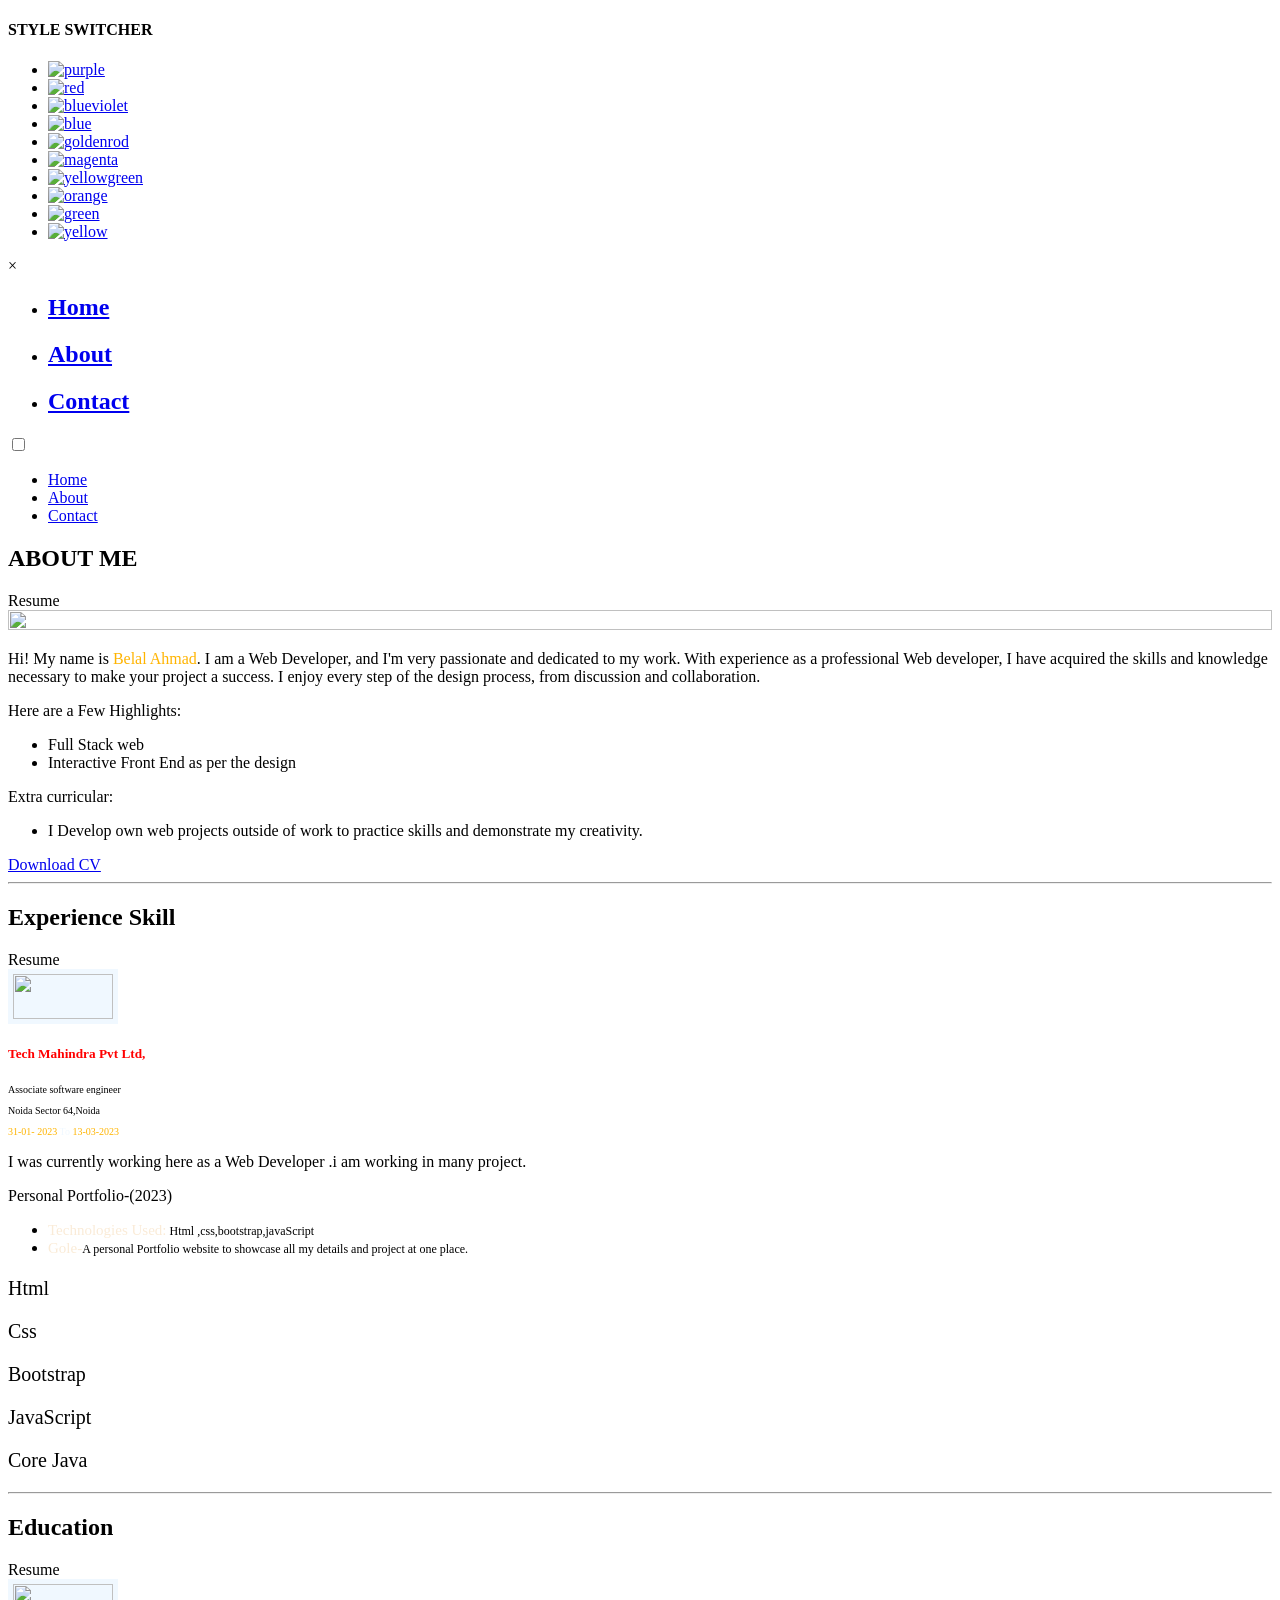
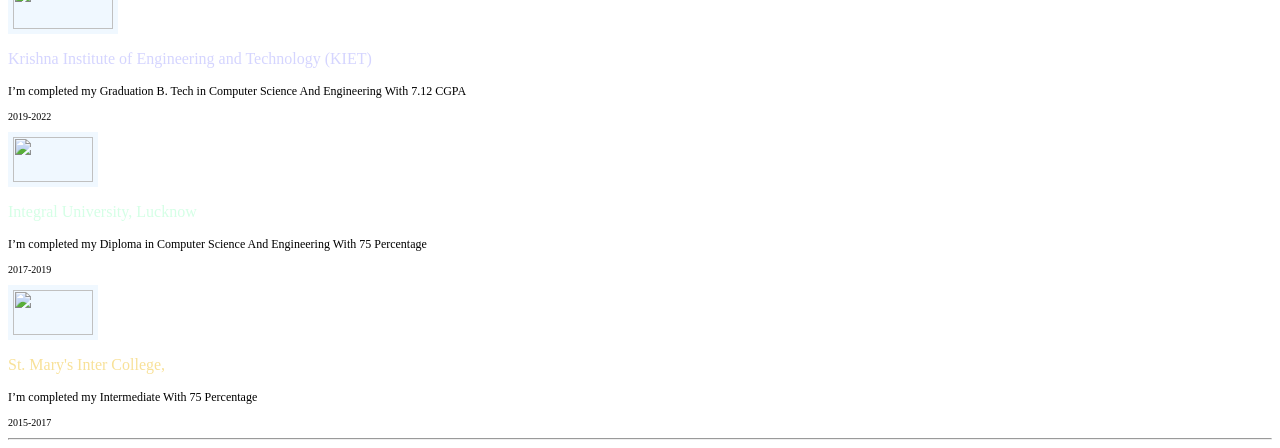
==== about.html @ 0fef24f0 "complete" ====
<!DOCTYPE html>
<html lang="en">


<head>
    <meta charset="utf-8">
    <title>About Personal Portfolio</title>
    <meta name="viewport" content="width=device-width, initial-scale=1">

    <!-- Template Google Fonts -->
    <link href="https://fonts.googleapis.com/css?family=Poppins:400,400i,500,500i,600,600i,700,700i,800,800i,900,900i"
        rel="stylesheet">
    <link href="https://fonts.googleapis.com/css?family=Open+Sans:300,400,400i,600,600i,700" rel="stylesheet">

    <!-- Template CSS Files -->
    <link href="css/bootstrap.min.css" rel="stylesheet">
    <link href="css/preloader.min.css" rel="stylesheet">
    <link href="css/circle.css" rel="stylesheet">
    <link href="css/font-awesome.min.css" rel="stylesheet">
    <link href="css/fm.revealator.jquery.min.css" rel="stylesheet">
    <link href="css/style.css" rel="stylesheet">

    <!-- CSS Skin File -->
    <link href="css/skins/yellow.css" rel="stylesheet">

    <!-- Live Style Switcher - demo only -->
    <link rel="alternate stylesheet" type="text/css" title="blue" href="css/skins/blue.css" />
    <link rel="alternate stylesheet" type="text/css" title="green" href="css/skins/green.css" />
    <link rel="alternate stylesheet" type="text/css" title="yellow" href="css/skins/yellow.css" />
    <link rel="alternate stylesheet" type="text/css" title="blueviolet" href="css/skins/blueviolet.css" />
    <link rel="alternate stylesheet" type="text/css" title="goldenrod" href="css/skins/goldenrod.css" />
    <link rel="alternate stylesheet" type="text/css" title="magenta" href="css/skins/magenta.css" />
    <link rel="alternate stylesheet" type="text/css" title="orange" href="css/skins/orange.css" />
    <link rel="alternate stylesheet" type="text/css" title="purple" href="css/skins/purple.css" />
    <link rel="alternate stylesheet" type="text/css" title="red" href="css/skins/red.css" />
    <link rel="alternate stylesheet" type="text/css" title="yellowgreen" href="css/skins/yellowgreen.css" />
    <link rel="stylesheet" type="text/css" href="css/styleswitcher.css" />

    <!-- Modernizr JS File -->
    <script src="js/modernizr.custom.js"></script>
    <style>
        .checked {
            color: orange;
        }
    </style>
</head>

<body class="about">
    <!-- Live Style Switcher Starts - demo only -->
    <div id="switcher" class="">
        <div class="content-switcher">
            <h4>STYLE SWITCHER</h4>
            <ul>
                <li>
                    <a href="#" onclick="setActiveStyleSheet('purple');" title="purple" class="color"><img
                            src="img/styleswitcher/purple.png" alt="purple" /></a>
                </li>
                <li>
                    <a href="#" onclick="setActiveStyleSheet('red');" title="red" class="color"><img
                            src="img/styleswitcher/red.png" alt="red" /></a>
                </li>
                <li>
                    <a href="#" onclick="setActiveStyleSheet('blueviolet');" title="blueviolet" class="color"><img
                            src="img/styleswitcher/blueviolet.png" alt="blueviolet" /></a>
                </li>
                <li>
                    <a href="#" onclick="setActiveStyleSheet('blue');" title="blue" class="color"><img
                            src="img/styleswitcher/blue.png" alt="blue" /></a>
                </li>
                <li>
                    <a href="#" onclick="setActiveStyleSheet('goldenrod');" title="goldenrod" class="color"><img
                            src="img/styleswitcher/goldenrod.png" alt="goldenrod" /></a>
                </li>
                <li>
                    <a href="#" onclick="setActiveStyleSheet('magenta');" title="magenta" class="color"><img
                            src="img/styleswitcher/magenta.png" alt="magenta" /></a>
                </li>
                <li>
                    <a href="#" onclick="setActiveStyleSheet('yellowgreen');" title="yellowgreen" class="color"><img
                            src="img/styleswitcher/yellowgreen.png" alt="yellowgreen" /></a>
                </li>
                <li>
                    <a href="#" onclick="setActiveStyleSheet('orange');" title="orange" class="color"><img
                            src="img/styleswitcher/orange.png" alt="orange" /></a>
                </li>
                <li>
                    <a href="#" onclick="setActiveStyleSheet('green');" title="green" class="color"><img
                            src="img/styleswitcher/green.png" alt="green" /></a>
                </li>
                <li>
                    <a href="#" onclick="setActiveStyleSheet('yellow');" title="yellow" class="color"><img
                            src="img/styleswitcher/yellow.png" alt="yellow" /></a>
                </li>
            </ul>

            <div id="hideSwitcher">&times;</div>
        </div>

    </div>
    <div id="showSwitcher" class="styleSecondColor"><i class="fa fa-cog fa-spin"></i></div>
    <!-- Live Style Switcher Ends - demo only -->
    <!-- Header Starts -->
    <header class="header" id="navbar-collapse-toggle">
        <!-- Fixed Navigation Starts -->
        <ul class="icon-menu d-none d-lg-block revealator-slideup revealator-once revealator-delay1">
            <li class="icon-box">
                <i class="fa fa-home"></i>
                <a href="index.html">
                    <h2>Home</h2>
                </a>
            </li>
            <li class="icon-box active">
                <i class="fa fa-user"></i>
                <a href="about.html">
                    <h2>About</h2>
                </a>
            </li>


            <li class="icon-box">
                <i class="fa fa-envelope-open"></i>
                <a href="contact.html">
                    <h2>Contact</h2>
                </a>
            </li>

        </ul>
        <!-- Fixed Navigation Ends -->
        <!-- Mobile Menu Starts -->
        <nav role="navigation" class="d-block d-lg-none">
            <div id="menuToggle">
                <input type="checkbox" />
                <span></span>
                <span></span>
                <span></span>
                <ul class="list-unstyled" id="menu">
                    <li><a href="index.html"><i class="fa fa-home"></i><span>Home</span></a></li>
                    <li class="active"><a href="about.html"><i class="fa fa-user"></i><span>About</span></a></li>


                    <li><a href="contact.html"><i class="fa fa-envelope-open"></i><span>Contact</span></a></li>

                </ul>
            </div>
        </nav>
        <!-- Mobile Menu Ends -->
    </header>
    <!-- Header Ends -->
    <!-- Page Title Starts -->
    <section class="title-section text-left text-sm-center revealator-slideup revealator-once revealator-delay1">
        <h1>ABOUT <span>ME</span></h1>
        <span class="title-bg">Resume</span>
    </section>
    <!-- Page Title Ends -->
    <!-- Main Content Starts -->
    <section class="main-content revealator-slideup revealator-once revealator-delay1">
        <div class="container">
            <div class="row m-0 p-0">
                <!-- Personal Info Starts -->
                <div class=" col-sm-12 col-lg-6 ">
                    <img src="../dark/img/WhatsApp Image 2023-03-12 at 23.46.35 (2).jpeg" alt=""
                        style="height: 100%;width: 100%;" />
                </div>

                <div class=" col-sm-12 col-lg-6 d-flex flex-column justify-content-between ">
                    <div>
                        <p class="open-sans-font">

                            Hi! My name is <span style="color: #ffb400;"> Belal Ahmad</span>. I am a Web
                            Developer, and I'm very
                            passionate
                            and
                            dedicated to my work. With experience
                            as a professional Web developer, I have acquired the skills and knowledge necessary
                            to
                            make your project a success. I
                            enjoy every step of the design process, from discussion and collaboration.
                        </p>
                        <p>Here are a Few Highlights:</p>
                        <ul class="about-list  open-sans-font">
                            <li> <span class=" open-sans-font">
                                    Full Stack web</span>
                            </li>
                            <li> <span class=" open-sans-font">
                                    Interactive Front End as per the design</span>
                            </li>

                        </ul>
                        <p>Extra curricular:</p>
                        <ul class="about-list  open-sans-font">
                            <li> <span class=" open-sans-font">
                                    I Develop own web projects
                                    outside of work to practice skills
                                    and demonstrate my creativity.</span>
                            </li>

                        </ul>
                    </div>
                    <div class=" text-right mt-2 mb-2">
                        <a href="about.html" class="btn btn-download">Download CV</a>
                    </div>

                </div>

                <!-- Personal Info Ends -->
                <!-- Boxes Starts -->

                <!-- Boxes Ends -->
            </div>
            <hr class="separator">
            <!-- Skills Starts -->

            <!-- Skills Ends -->

            <!-- Experience & Education Starts -->



            <!-- Experience & Education Ends -->
        </div>
    </section>
    <div class="box-container">

        <div class="row box-container1 m-0 p-0">
            <section
                class="title-section text-left text-sm-center revealator-slideup revealator-once revealator-delay1">
                <h1>Experience <span>Skill</span></h1>
                <span class="title-bg">Resume</span>
            </section>

            <div class="col-sm-12 col-md-12 col-lg-6 mt-4 borderboxleft">
                <div class="resume-box">
                    <div class="d-flex">
                        <div style="height: 45px;width: 100px; background-color: aliceblue ;padding: 5px;">
                            <img src="../dark/img/tech-mahindra-logo-070473E0D4-seeklogo.com.png" alt=""
                                style="height: 100%;width: 100%;" />
                        </div>
                        <div class="mx-2">
                            <h5 class="m-0 p-0" style="color: red;">Tech Mahindra Pvt Ltd,
                            </h5>
                            <p style="font-size: 10px;padding: 0px;">Associate software
                                engineer</p>
                            <p style="font-size: 10px;padding: 0px;">Noida Sector 64,Noida</p>
                        </div>
                    </div>
                    <div>
                        <p style="padding: 0px; color: #ffb400;font-size: 10px;">31-01- 2023 <span
                                style="color: aliceblue;">To
                            </span>13-03-2023</p>
                        <p>I was currently working here as a Web Developer .i am working in many
                            project.</p>
                        <p>Personal Portfolio-(2023)</p>
                        <ul class="pl-3">
                            <li class="m-0 p-0"><span style="font-size: 15px; color: antiquewhite;">Technologies
                                    Used:</span><span style="font-size: 12px;"> Html
                                    ,css,bootstrap,javaScript</span></li>
                            <li class="m-0 p-0"><span style="font-size: 15px; color: antiquewhite;">Gole-</span><span
                                    style="font-size: 12px;">A personal Portfolio
                                    website to showcase all my details and
                                    project at one place.</span></li>

                        </ul>
                    </div>
                </div>
            </div>
            <div class=" col-sm-12 col-md-12 col-lg-6 mt-4 borderboxright">
                <div class="resume-box d-flex flex-column  justify-content-between" style="width: 100%;height: 100%;">
                    <div class="d-flex justify-content-between">
                        <p style="font-size: 20px;">Html</p>
                        <p style="font-size: 20px;">
                            <span class="fa fa-star checked"></span>
                            <span class="fa fa-star checked"></span>
                            <span class="fa fa-star checked">
                            </span>
                            <span class="fa fa-star checked"></span>
                            <span class="fa fa-star "></span>
                        </p>
                    </div>
                    <div class="d-flex justify-content-between">
                        <p style="font-size: 20px;">Css</p>
                        <p style="font-size: 20px;">
                            <span class="fa fa-star checked"></span>
                            <span class="fa fa-star checked"></span>
                            <span class="fa fa-star checked">
                            </span>
                            <span class="fa fa-star checked"></span>
                            <span class="fa fa-star "></span>
                        </p>
                    </div>
                    <div class="d-flex justify-content-between">
                        <p style="font-size: 20px;">Bootstrap</p>
                        <p style="font-size: 20px;">
                            <span class="fa fa-star checked"></span>
                            <span class="fa fa-star checked"></span>
                            <span class="fa fa-star checked">
                            </span>
                            <span class="fa fa-star checked"></span>
                            <span class="fa fa-star "></span>
                        </p>
                    </div>
                    <div class="d-flex justify-content-between">
                        <p style="font-size: 20px;">JavaScript</p>
                        <p style="font-size: 20px;">
                            <span class="fa fa-star checked"></span>
                            <span class="fa fa-star checked"></span>
                            <span class="fa fa-star checked">
                            </span>
                            <span class="fa fa-star "></span>
                            <span class="fa fa-star "></span>
                        </p>
                    </div>

                    <div class="d-flex justify-content-between">
                        <p style="font-size: 20px;">Core Java</p>
                        <p style="font-size: 20px;">
                            <span class="fa fa-star checked"></span>
                            <span class="fa fa-star checked"></span>
                            <span class="fa fa-star ">
                            </span>
                            <span class="fa fa-star"></span>
                            <span class="fa fa-star "></span>
                        </p>
                    </div>



                </div>
            </div>
        </div>
    </div>
    <hr class="separator">

    <div class="box-container">

        <div class="row box-container1 m-0 p-0">
            <section
                class="title-section text-left text-sm-center revealator-slideup revealator-once revealator-delay1">
                <h1>Edu<span>cation</span></h1>
                <span class="title-bg">Resume</span>
            </section>


            <div class="col-sm-12 col-md-12 col-lg-4">
                <div class="d-flex">
                    <div style="height: 45px;width: 100px; background-color: aliceblue ;padding: 5px;">
                        <img src="../dark/img/KIETLogo1_1646198689.png" alt="" style="height: 100%;width: 100%;" />
                    </div>
                    <div class="mx-2">
                        <p class="m-0 p-0" style="color: rgb(213, 213, 255);">Krishna Institute of Engineering and
                            Technology
                            (KIET)
                        </p>

                    </div>
                </div>
                <p style="font-size: 12px;padding: 0px;">I’m completed my Graduation B. Tech in Computer Science
                    And Engineering With 7.12 CGPA</p>
                <p style="font-size: 10px;padding: 0px;">2019-2022</p>
            </div>
            <div class="col-sm-12 col-md-12 col-lg-4">
                <div class="d-flex">
                    <div style="height: 45px;width: 80px; background-color: aliceblue ;padding: 5px;">
                        <img src="../dark/img/integralimages.png" alt="" style="height: 100%;width: 100%;" />
                    </div>
                    <div class="mx-2">
                        <p class="m-0 p-0" style="color: rgb(213, 255, 230);">Integral University, Lucknow
                        </p>

                    </div>
                </div>
                <p style="font-size: 12px;padding: 0px;">I’m completed my Diploma in Computer Science And Engineering
                    With
                    75 Percentage</p>
                <p style="font-size: 10px;padding: 0px;">2017-2019</p>
            </div>
            <div class="col-sm-12 col-md-12 col-lg-4">
                <div class="d-flex">
                    <div style="height: 45px;width: 80px; background-color: aliceblue ;padding: 5px;">
                        <img src="../dark/img/st.jpeg" alt="" style="height: 100%;width: 100%;" />
                    </div>
                    <div class="mx-2">
                        <p class="m-0 p-0" style="color: rgb(248, 225, 152);">St. Mary's Inter College,
                        </p>

                    </div>
                </div>
                <p style="font-size: 12px;padding: 0px;">I’m completed my Intermediate
                    With
                    75 Percentage</p>
                <p style="font-size: 10px;padding: 0px;">2015-2017</p>
            </div>
        </div>


    </div>
    </div>
    <hr class="separator">
    <!-- Main Content Ends -->

    <!-- Template JS Files -->
    <script src="js/jquery-3.5.0.min.js"></script>
    <script src="js/styleswitcher.js"></script>
    <script src="js/preloader.min.js"></script>
    <script src="js/fm.revealator.jquery.min.js"></script>
    <script src="js/imagesloaded.pkgd.min.js"></script>
    <script src="js/masonry.pkgd.min.js"></script>
    <script src="js/classie.js"></script>
    <script src="js/cbpGridGallery.js"></script>
    <script src="js/jquery.hoverdir.js"></script>
    <script src="js/popper.min.js"></script>
    <script src="js/bootstrap.js"></script>
    <script src="js/custom.js"></script>

</body>


</html>
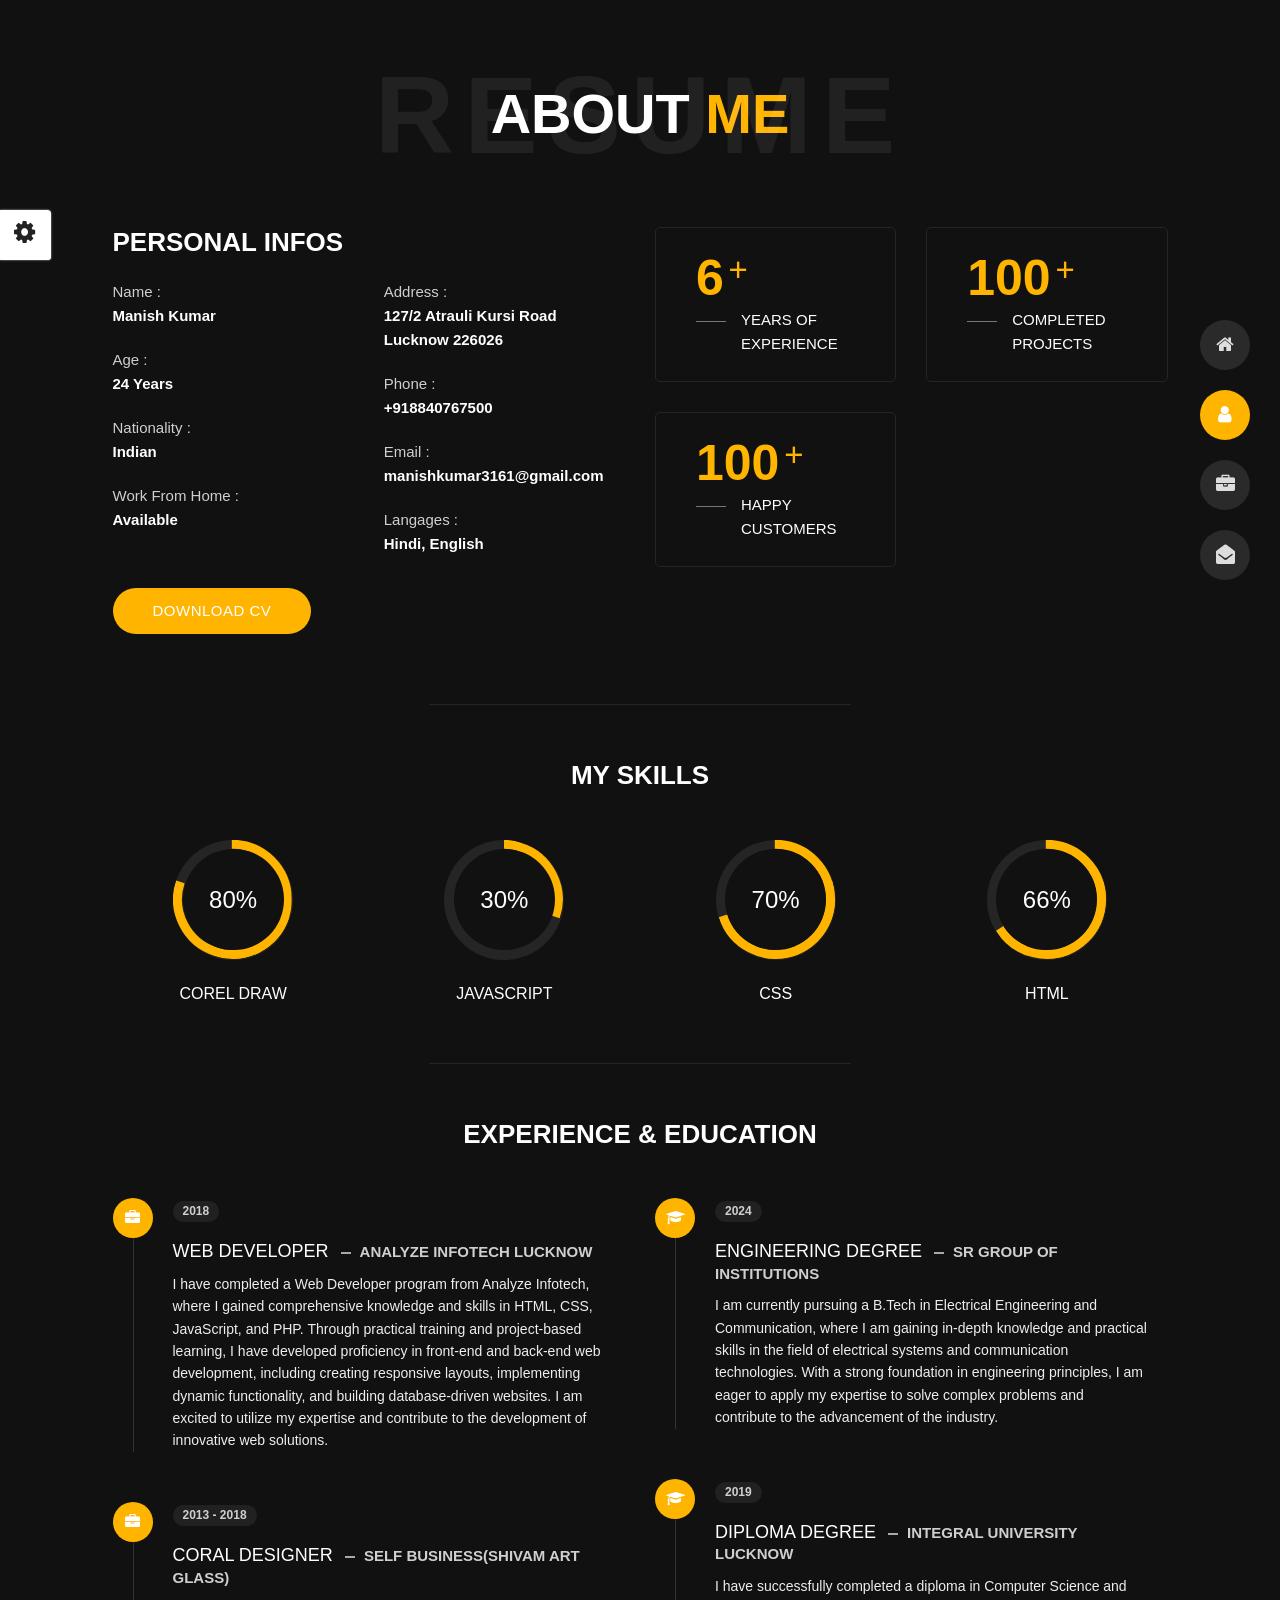
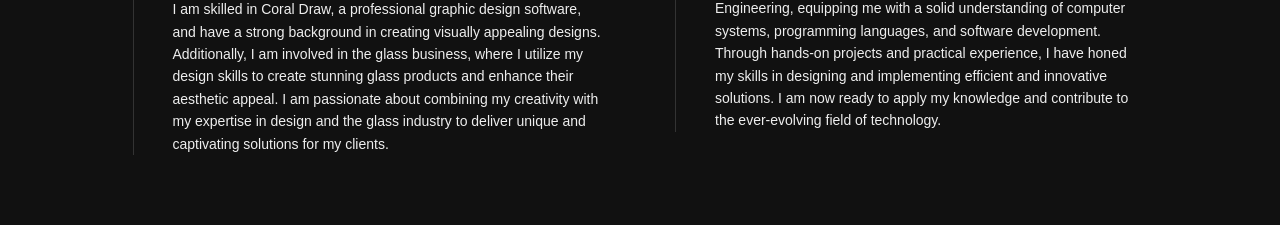
==== commit c9d5c2d4: "updated" ====
--- a/about.html
+++ b/about.html
@@ -38,11 +38,6 @@
 
     <!-- Modernizr JS File -->
     <script src="js/modernizr.custom.js"></script>
-    <style>
-        .checked {
-            color: orange;
-        }
-    </style>
 </head>
 
 <body class="about">
@@ -115,8 +110,12 @@
                     <h2>About</h2>
                 </a>
             </li>
-
-
+            <li class="icon-box">
+                <i class="fa fa-briefcase"></i>
+                <a href="portfolio.html">
+                    <h2>Portfolio</h2>
+                </a>
+            </li>
             <li class="icon-box">
                 <i class="fa fa-envelope-open"></i>
                 <a href="contact.html">
@@ -136,10 +135,9 @@
                 <ul class="list-unstyled" id="menu">
                     <li><a href="index.html"><i class="fa fa-home"></i><span>Home</span></a></li>
                     <li class="active"><a href="about.html"><i class="fa fa-user"></i><span>About</span></a></li>
-
-
+                    <li><a href="portfolio.html"><i class="fa fa-folder-open"></i><span>Portfolio</span></a></li>
                     <li><a href="contact.html"><i class="fa fa-envelope-open"></i><span>Contact</span></a></li>
-
+                    <li><a href="blog.html"><i class="fa fa-comments"></i><span>Blog</span></a></li>
                 </ul>
             </div>
         </nav>
@@ -155,246 +153,230 @@
     <!-- Main Content Starts -->
     <section class="main-content revealator-slideup revealator-once revealator-delay1">
         <div class="container">
-            <div class="row m-0 p-0">
+            <div class="row">
                 <!-- Personal Info Starts -->
-                <div class=" col-sm-12 col-lg-6 ">
-                    <img src="../dark/img/WhatsApp Image 2023-03-12 at 23.46.35 (2).jpeg" alt=""
-                        style="height: 100%;width: 100%;" />
-                </div>
-
-                <div class=" col-sm-12 col-lg-6 d-flex flex-column justify-content-between ">
-                    <div>
-                        <p class="open-sans-font">
-
-                            Hi! My name is <span style="color: #ffb400;"> Belal Ahmad</span>. I am a Web
-                            Developer, and I'm very
-                            passionate
-                            and
-                            dedicated to my work. With experience
-                            as a professional Web developer, I have acquired the skills and knowledge necessary
-                            to
-                            make your project a success. I
-                            enjoy every step of the design process, from discussion and collaboration.
-                        </p>
-                        <p>Here are a Few Highlights:</p>
-                        <ul class="about-list  open-sans-font">
-                            <li> <span class=" open-sans-font">
-                                    Full Stack web</span>
-                            </li>
-                            <li> <span class=" open-sans-font">
-                                    Interactive Front End as per the design</span>
-                            </li>
-
-                        </ul>
-                        <p>Extra curricular:</p>
-                        <ul class="about-list  open-sans-font">
-                            <li> <span class=" open-sans-font">
-                                    I Develop own web projects
-                                    outside of work to practice skills
-                                    and demonstrate my creativity.</span>
-                            </li>
-
-                        </ul>
-                    </div>
-                    <div class=" text-right mt-2 mb-2">
-                        <a href="about.html" class="btn btn-download">Download CV</a>
-                    </div>
-
-                </div>
-
+                <div class="col-12 col-lg-5 col-xl-6">
+                    <div class="row">
+                        <div class="col-12">
+                            <h3 class="text-uppercase custom-title mb-0 ft-wt-600">personal infos</h3>
+                        </div>
+                        <div class="col-12 d-block d-sm-none">
+                            <img src="img/img-mobile.jpg" class="img-fluid main-img-mobile" alt="my picture" />
+                        </div>
+                        <div class="col-6">
+                            <ul class="about-list list-unstyled open-sans-font">
+                                <li> <span class="title"> name :</span><br /> <span
+                                        class="value d-block d-sm-inline-block d-lg-block d-xl-inline-block">Manish
+                                        Kumar</span>
+                                </li>
+
+                                <li> <span class="title">Age :</span> <br /><span
+                                        class="value d-block d-sm-inline-block d-lg-block d-xl-inline-block">24
+                                        Years</span> </li>
+                                <li> <span class="title">Nationality :</span> <br /><span
+                                        class="value d-block d-sm-inline-block d-lg-block d-xl-inline-block">Indian</span>
+                                </li>
+                                <li> <span class="title">Work From Home :</span> <br /><span
+                                        class="value d-block d-sm-inline-block d-lg-block d-xl-inline-block">Available</span>
+                                </li>
+                            </ul>
+                        </div>
+                        <div class="col-6">
+                            <ul class="about-list list-unstyled open-sans-font">
+                                <li> <span class="title">Address :</span> <br /><span
+                                        class="value d-block d-sm-inline-block d-lg-block d-xl-inline-block">127/2
+                                        Atrauli Kursi Road Lucknow 226026</span>
+                                </li>
+                                <li> <span class="title">phone :</span> <br /><span
+                                        class="value d-block d-sm-inline-block d-lg-block d-xl-inline-block">+918840767500</span>
+                                </li>
+                                <li> <span class="title">Email :</span><br /> <span
+                                        class="value d-block d-sm-inline-block d-lg-block d-xl-inline-block">manishkumar3161@gmail.com</span>
+                                </li>
+
+                                <li> <span class="title">langages :</span> <br /><span
+                                        class="value d-block d-sm-inline-block d-lg-block d-xl-inline-block">Hindi,
+                                        English</span> </li>
+                            </ul>
+                        </div>
+                        <div class="col-12 mt-3">
+                            <a href="about.html" class="btn btn-download">Download CV</a>
+                        </div>
+                    </div>
+                </div>
                 <!-- Personal Info Ends -->
                 <!-- Boxes Starts -->
-
+                <div class="col-12 col-lg-7 col-xl-6 mt-5 mt-lg-0">
+                    <div class="row">
+                        <div class="col-6">
+                            <div class="box-stats with-margin">
+                                <h3 class="poppins-font position-relative">6</h3>
+                                <p class="open-sans-font m-0 position-relative text-uppercase">years of <span
+                                        class="d-block">experience</span></p>
+                            </div>
+                        </div>
+                        <div class="col-6">
+                            <div class="box-stats with-margin">
+                                <h3 class="poppins-font position-relative">100</h3>
+                                <p class="open-sans-font m-0 position-relative text-uppercase">completed <span
+                                        class="d-block">projects</span></p>
+                            </div>
+                        </div>
+                        <div class="col-6">
+                            <div class="box-stats">
+                                <h3 class="poppins-font position-relative">100</h3>
+                                <p class="open-sans-font m-0 position-relative text-uppercase">Happy<span
+                                        class="d-block">customers</span></p>
+                            </div>
+                        </div>
+
+                    </div>
+                </div>
                 <!-- Boxes Ends -->
             </div>
             <hr class="separator">
             <!-- Skills Starts -->
-
+            <div class="row">
+                <div class="col-12">
+                    <h3
+                        class="text-uppercase pb-4 pb-sm-5 mb-3 mb-sm-0 text-left text-sm-center custom-title ft-wt-600">
+                        My Skills</h3>
+                </div>
+                <div class="col-6 col-md-3 mb-3 mb-sm-5">
+                    <div class="c100 p80">
+                        <span>80%</span>
+                        <div class="slice">
+                            <div class="bar"></div>
+                            <div class="fill"></div>
+                        </div>
+                    </div>
+                    <h6 class="text-uppercase open-sans-font text-center mt-2 mt-sm-4">Corel Draw</h6>
+                </div>
+                <div class="col-6 col-md-3 mb-3 mb-sm-5">
+                    <div class="c100 p30">
+                        <span>30%</span>
+                        <div class="slice">
+                            <div class="bar"></div>
+                            <div class="fill"></div>
+                        </div>
+                    </div>
+                    <h6 class="text-uppercase open-sans-font text-center mt-2 mt-sm-4">javascript</h6>
+                </div>
+                <div class="col-6 col-md-3 mb-3 mb-sm-5">
+                    <div class="c100 p70">
+                        <span>70%</span>
+                        <div class="slice">
+                            <div class="bar"></div>
+                            <div class="fill"></div>
+                        </div>
+                    </div>
+                    <h6 class="text-uppercase open-sans-font text-center mt-2 mt-sm-4">css</h6>
+                </div>
+                <div class="col-6 col-md-3 mb-3 mb-sm-5">
+                    <div class="c100 p66">
+                        <span>66%</span>
+                        <div class="slice">
+                            <div class="bar"></div>
+                            <div class="fill"></div>
+                        </div>
+                    </div>
+                    <h6 class="text-uppercase open-sans-font text-center mt-2 mt-sm-4">Html</h6>
+                </div>
+
+
+
+
+            </div>
             <!-- Skills Ends -->
-
+            <hr class="separator mt-1">
             <!-- Experience & Education Starts -->
-
-
-
+            <div class="row">
+                <div class="col-12">
+                    <h3 class="text-uppercase pb-5 mb-0 text-left text-sm-center custom-title ft-wt-600">Experience
+                        <span>&</span> Education
+                    </h3>
+                </div>
+                <div class="col-lg-6 m-15px-tb">
+                    <div class="resume-box">
+                        <ul>
+                            <li>
+                                <div class="icon">
+                                    <i class="fa fa-briefcase"></i>
+                                </div>
+                                <span class="time open-sans-font text-uppercase">2018</span>
+                                <h5 class="poppins-font text-uppercase">Web Developer <span
+                                        class="place open-sans-font">Analyze Infotech Lucknow</span></h5>
+                                <p class="open-sans-font">I have completed a Web Developer program from Analyze
+                                    Infotech, where I gained comprehensive knowledge and skills in
+                                    HTML, CSS, JavaScript, and PHP. Through practical training and project-based
+                                    learning, I have developed proficiency in
+                                    front-end and back-end web development, including creating responsive layouts,
+                                    implementing dynamic functionality, and
+                                    building database-driven websites. I am excited to utilize my expertise and
+                                    contribute to the development of innovative
+                                    web solutions. </p>
+                            </li>
+                            <li>
+                                <div class="icon">
+                                    <i class="fa fa-briefcase"></i>
+                                </div>
+                                <span class="time open-sans-font text-uppercase">2013 - 2018</span>
+                                <h5 class="poppins-font text-uppercase">Coral Designer <span
+                                        class="place open-sans-font">Self Business(Shivam Art Glass)</span></h5>
+                                <p class="open-sans-font">I am skilled in Coral Draw, a professional graphic design
+                                    software, and have a strong background in creating visually
+                                    appealing designs. Additionally, I am involved in the glass business, where I
+                                    utilize my design skills to create
+                                    stunning glass products and enhance their aesthetic appeal. I am passionate about
+                                    combining my creativity with my
+                                    expertise in design and the glass industry to deliver unique and captivating
+                                    solutions for my clients.</p>
+                            </li>
+
+                        </ul>
+                    </div>
+                </div>
+                <div class="col-lg-6 m-15px-tb">
+                    <div class="resume-box">
+                        <ul>
+                            <li>
+                                <div class="icon">
+                                    <i class="fa fa-graduation-cap"></i>
+                                </div>
+                                <span class="time open-sans-font text-uppercase">2024</span>
+                                <h5 class="poppins-font text-uppercase">Engineering Degree <span
+                                        class="place open-sans-font">SR Group Of Institutions</span></h5>
+                                <p class="open-sans-font">I am currently pursuing a B.Tech in Electrical Engineering and
+                                    Communication, where I am gaining in-depth knowledge and
+                                    practical skills in the field of electrical systems and communication technologies.
+                                    With a strong foundation in
+                                    engineering principles, I am eager to apply my expertise to solve complex problems
+                                    and contribute to the advancement of
+                                    the industry.</p>
+                            </li>
+                            <li>
+                                <div class="icon">
+                                    <i class="fa fa-graduation-cap"></i>
+                                </div>
+                                <span class="time open-sans-font text-uppercase">2019</span>
+                                <h5 class="poppins-font text-uppercase">Diploma Degree <span
+                                        class="place open-sans-font">Integral University Lucknow</span></h5>
+                                <p class="open-sans-font">I have successfully completed a diploma in Computer Science
+                                    and Engineering, equipping me with a solid understanding of
+                                    computer systems, programming languages, and software development. Through hands-on
+                                    projects and practical experience, I
+                                    have honed my skills in designing and implementing efficient and innovative
+                                    solutions. I am now ready to apply my
+                                    knowledge and contribute to the ever-evolving field of technology.</p>
+                            </li>
+
+                        </ul>
+                    </div>
+                </div>
+            </div>
             <!-- Experience & Education Ends -->
         </div>
     </section>
-    <div class="box-container">
-
-        <div class="row box-container1 m-0 p-0">
-            <section
-                class="title-section text-left text-sm-center revealator-slideup revealator-once revealator-delay1">
-                <h1>Experience <span>Skill</span></h1>
-                <span class="title-bg">Resume</span>
-            </section>
-
-            <div class="col-sm-12 col-md-12 col-lg-6 mt-4 borderboxleft">
-                <div class="resume-box">
-                    <div class="d-flex">
-                        <div style="height: 45px;width: 100px; background-color: aliceblue ;padding: 5px;">
-                            <img src="../dark/img/tech-mahindra-logo-070473E0D4-seeklogo.com.png" alt=""
-                                style="height: 100%;width: 100%;" />
-                        </div>
-                        <div class="mx-2">
-                            <h5 class="m-0 p-0" style="color: red;">Tech Mahindra Pvt Ltd,
-                            </h5>
-                            <p style="font-size: 10px;padding: 0px;">Associate software
-                                engineer</p>
-                            <p style="font-size: 10px;padding: 0px;">Noida Sector 64,Noida</p>
-                        </div>
-                    </div>
-                    <div>
-                        <p style="padding: 0px; color: #ffb400;font-size: 10px;">31-01- 2023 <span
-                                style="color: aliceblue;">To
-                            </span>13-03-2023</p>
-                        <p>I was currently working here as a Web Developer .i am working in many
-                            project.</p>
-                        <p>Personal Portfolio-(2023)</p>
-                        <ul class="pl-3">
-                            <li class="m-0 p-0"><span style="font-size: 15px; color: antiquewhite;">Technologies
-                                    Used:</span><span style="font-size: 12px;"> Html
-                                    ,css,bootstrap,javaScript</span></li>
-                            <li class="m-0 p-0"><span style="font-size: 15px; color: antiquewhite;">Gole-</span><span
-                                    style="font-size: 12px;">A personal Portfolio
-                                    website to showcase all my details and
-                                    project at one place.</span></li>
-
-                        </ul>
-                    </div>
-                </div>
-            </div>
-            <div class=" col-sm-12 col-md-12 col-lg-6 mt-4 borderboxright">
-                <div class="resume-box d-flex flex-column  justify-content-between" style="width: 100%;height: 100%;">
-                    <div class="d-flex justify-content-between">
-                        <p style="font-size: 20px;">Html</p>
-                        <p style="font-size: 20px;">
-                            <span class="fa fa-star checked"></span>
-                            <span class="fa fa-star checked"></span>
-                            <span class="fa fa-star checked">
-                            </span>
-                            <span class="fa fa-star checked"></span>
-                            <span class="fa fa-star "></span>
-                        </p>
-                    </div>
-                    <div class="d-flex justify-content-between">
-                        <p style="font-size: 20px;">Css</p>
-                        <p style="font-size: 20px;">
-                            <span class="fa fa-star checked"></span>
-                            <span class="fa fa-star checked"></span>
-                            <span class="fa fa-star checked">
-                            </span>
-                            <span class="fa fa-star checked"></span>
-                            <span class="fa fa-star "></span>
-                        </p>
-                    </div>
-                    <div class="d-flex justify-content-between">
-                        <p style="font-size: 20px;">Bootstrap</p>
-                        <p style="font-size: 20px;">
-                            <span class="fa fa-star checked"></span>
-                            <span class="fa fa-star checked"></span>
-                            <span class="fa fa-star checked">
-                            </span>
-                            <span class="fa fa-star checked"></span>
-                            <span class="fa fa-star "></span>
-                        </p>
-                    </div>
-                    <div class="d-flex justify-content-between">
-                        <p style="font-size: 20px;">JavaScript</p>
-                        <p style="font-size: 20px;">
-                            <span class="fa fa-star checked"></span>
-                            <span class="fa fa-star checked"></span>
-                            <span class="fa fa-star checked">
-                            </span>
-                            <span class="fa fa-star "></span>
-                            <span class="fa fa-star "></span>
-                        </p>
-                    </div>
-
-                    <div class="d-flex justify-content-between">
-                        <p style="font-size: 20px;">Core Java</p>
-                        <p style="font-size: 20px;">
-                            <span class="fa fa-star checked"></span>
-                            <span class="fa fa-star checked"></span>
-                            <span class="fa fa-star ">
-                            </span>
-                            <span class="fa fa-star"></span>
-                            <span class="fa fa-star "></span>
-                        </p>
-                    </div>
-
-
-
-                </div>
-            </div>
-        </div>
-    </div>
-    <hr class="separator">
-
-    <div class="box-container">
-
-        <div class="row box-container1 m-0 p-0">
-            <section
-                class="title-section text-left text-sm-center revealator-slideup revealator-once revealator-delay1">
-                <h1>Edu<span>cation</span></h1>
-                <span class="title-bg">Resume</span>
-            </section>
-
-
-            <div class="col-sm-12 col-md-12 col-lg-4">
-                <div class="d-flex">
-                    <div style="height: 45px;width: 100px; background-color: aliceblue ;padding: 5px;">
-                        <img src="../dark/img/KIETLogo1_1646198689.png" alt="" style="height: 100%;width: 100%;" />
-                    </div>
-                    <div class="mx-2">
-                        <p class="m-0 p-0" style="color: rgb(213, 213, 255);">Krishna Institute of Engineering and
-                            Technology
-                            (KIET)
-                        </p>
-
-                    </div>
-                </div>
-                <p style="font-size: 12px;padding: 0px;">I’m completed my Graduation B. Tech in Computer Science
-                    And Engineering With 7.12 CGPA</p>
-                <p style="font-size: 10px;padding: 0px;">2019-2022</p>
-            </div>
-            <div class="col-sm-12 col-md-12 col-lg-4">
-                <div class="d-flex">
-                    <div style="height: 45px;width: 80px; background-color: aliceblue ;padding: 5px;">
-                        <img src="../dark/img/integralimages.png" alt="" style="height: 100%;width: 100%;" />
-                    </div>
-                    <div class="mx-2">
-                        <p class="m-0 p-0" style="color: rgb(213, 255, 230);">Integral University, Lucknow
-                        </p>
-
-                    </div>
-                </div>
-                <p style="font-size: 12px;padding: 0px;">I’m completed my Diploma in Computer Science And Engineering
-                    With
-                    75 Percentage</p>
-                <p style="font-size: 10px;padding: 0px;">2017-2019</p>
-            </div>
-            <div class="col-sm-12 col-md-12 col-lg-4">
-                <div class="d-flex">
-                    <div style="height: 45px;width: 80px; background-color: aliceblue ;padding: 5px;">
-                        <img src="../dark/img/st.jpeg" alt="" style="height: 100%;width: 100%;" />
-                    </div>
-                    <div class="mx-2">
-                        <p class="m-0 p-0" style="color: rgb(248, 225, 152);">St. Mary's Inter College,
-                        </p>
-
-                    </div>
-                </div>
-                <p style="font-size: 12px;padding: 0px;">I’m completed my Intermediate
-                    With
-                    75 Percentage</p>
-                <p style="font-size: 10px;padding: 0px;">2015-2017</p>
-            </div>
-        </div>
-
-
-    </div>
-    </div>
-    <hr class="separator">
     <!-- Main Content Ends -->
 
     <!-- Template JS Files -->
--- a/css/preloader.min.css
+++ b/css/preloader.min.css
@@ -0,0 +1 @@
+.preloader{position:fixed;top:0;right:0;bottom:0;left:0;background-color:#111;transform-origin:bottom;z-index:111111}.preloader .black_wall{height:100%;background-color:#222;transform-origin:top;animation:preloader_slide 0.5s ease-in-out 0s 1 normal both}.preloader .loader{width:100%;height:3px;position:absolute;border-radius:2px;top:0;right:0;left:0;margin:auto;background-color:#FFC41F;transform-origin:left;animation:loader_running 3s ease-in-out 1s infinite normal both}.preloader.off{animation:preloader_slide 0.5s ease-in-out 0s 1 reverse both}@keyframes loader_running{0%{transform:scaleX(0);transform-origin:left}49%{transform:scaleX(1);transform-origin:left}50%{transform:scaleX(1);transform-origin:right}100%{transform-origin:right;transform:scaleX(0)}}@keyframes preloader_slide{from{transform:scaleY(0)}to{transform:scaleY(1)}}
--- a/css/circle.css
+++ b/css/circle.css
@@ -0,0 +1,1054 @@
+.rect-auto,
+.c100.p51 .slice,
+.c100.p52 .slice,
+.c100.p53 .slice,
+.c100.p54 .slice,
+.c100.p55 .slice,
+.c100.p56 .slice,
+.c100.p57 .slice,
+.c100.p58 .slice,
+.c100.p59 .slice,
+.c100.p60 .slice,
+.c100.p61 .slice,
+.c100.p62 .slice,
+.c100.p63 .slice,
+.c100.p64 .slice,
+.c100.p65 .slice,
+.c100.p66 .slice,
+.c100.p67 .slice,
+.c100.p68 .slice,
+.c100.p69 .slice,
+.c100.p70 .slice,
+.c100.p71 .slice,
+.c100.p72 .slice,
+.c100.p73 .slice,
+.c100.p74 .slice,
+.c100.p75 .slice,
+.c100.p76 .slice,
+.c100.p77 .slice,
+.c100.p78 .slice,
+.c100.p79 .slice,
+.c100.p80 .slice,
+.c100.p81 .slice,
+.c100.p82 .slice,
+.c100.p83 .slice,
+.c100.p84 .slice,
+.c100.p85 .slice,
+.c100.p86 .slice,
+.c100.p87 .slice,
+.c100.p88 .slice,
+.c100.p89 .slice,
+.c100.p90 .slice,
+.c100.p91 .slice,
+.c100.p92 .slice,
+.c100.p93 .slice,
+.c100.p94 .slice,
+.c100.p95 .slice,
+.c100.p96 .slice,
+.c100.p97 .slice,
+.c100.p98 .slice,
+.c100.p99 .slice,
+.c100.p100 .slice {
+  clip: rect(auto, auto, auto, auto);
+}
+.pie,
+.c100 .bar,
+.c100.p51 .fill,
+.c100.p52 .fill,
+.c100.p53 .fill,
+.c100.p54 .fill,
+.c100.p55 .fill,
+.c100.p56 .fill,
+.c100.p57 .fill,
+.c100.p58 .fill,
+.c100.p59 .fill,
+.c100.p60 .fill,
+.c100.p61 .fill,
+.c100.p62 .fill,
+.c100.p63 .fill,
+.c100.p64 .fill,
+.c100.p65 .fill,
+.c100.p66 .fill,
+.c100.p67 .fill,
+.c100.p68 .fill,
+.c100.p69 .fill,
+.c100.p70 .fill,
+.c100.p71 .fill,
+.c100.p72 .fill,
+.c100.p73 .fill,
+.c100.p74 .fill,
+.c100.p75 .fill,
+.c100.p76 .fill,
+.c100.p77 .fill,
+.c100.p78 .fill,
+.c100.p79 .fill,
+.c100.p80 .fill,
+.c100.p81 .fill,
+.c100.p82 .fill,
+.c100.p83 .fill,
+.c100.p84 .fill,
+.c100.p85 .fill,
+.c100.p86 .fill,
+.c100.p87 .fill,
+.c100.p88 .fill,
+.c100.p89 .fill,
+.c100.p90 .fill,
+.c100.p91 .fill,
+.c100.p92 .fill,
+.c100.p93 .fill,
+.c100.p94 .fill,
+.c100.p95 .fill,
+.c100.p96 .fill,
+.c100.p97 .fill,
+.c100.p98 .fill,
+.c100.p99 .fill,
+.c100.p100 .fill {
+  position: absolute;
+  border: 0.08em solid #307bbb;
+  width: 0.84em;
+  height: 0.84em;
+  clip: rect(0em, 0.5em, 1em, 0em);
+  border-radius: 50%;
+  -webkit-transform: rotate(0deg);
+  -moz-transform: rotate(0deg);
+  -ms-transform: rotate(0deg);
+  -o-transform: rotate(0deg);
+  transform: rotate(0deg);
+}
+.pie-fill,
+.c100.p51 .bar:after,
+.c100.p51 .fill,
+.c100.p52 .bar:after,
+.c100.p52 .fill,
+.c100.p53 .bar:after,
+.c100.p53 .fill,
+.c100.p54 .bar:after,
+.c100.p54 .fill,
+.c100.p55 .bar:after,
+.c100.p55 .fill,
+.c100.p56 .bar:after,
+.c100.p56 .fill,
+.c100.p57 .bar:after,
+.c100.p57 .fill,
+.c100.p58 .bar:after,
+.c100.p58 .fill,
+.c100.p59 .bar:after,
+.c100.p59 .fill,
+.c100.p60 .bar:after,
+.c100.p60 .fill,
+.c100.p61 .bar:after,
+.c100.p61 .fill,
+.c100.p62 .bar:after,
+.c100.p62 .fill,
+.c100.p63 .bar:after,
+.c100.p63 .fill,
+.c100.p64 .bar:after,
+.c100.p64 .fill,
+.c100.p65 .bar:after,
+.c100.p65 .fill,
+.c100.p66 .bar:after,
+.c100.p66 .fill,
+.c100.p67 .bar:after,
+.c100.p67 .fill,
+.c100.p68 .bar:after,
+.c100.p68 .fill,
+.c100.p69 .bar:after,
+.c100.p69 .fill,
+.c100.p70 .bar:after,
+.c100.p70 .fill,
+.c100.p71 .bar:after,
+.c100.p71 .fill,
+.c100.p72 .bar:after,
+.c100.p72 .fill,
+.c100.p73 .bar:after,
+.c100.p73 .fill,
+.c100.p74 .bar:after,
+.c100.p74 .fill,
+.c100.p75 .bar:after,
+.c100.p75 .fill,
+.c100.p76 .bar:after,
+.c100.p76 .fill,
+.c100.p77 .bar:after,
+.c100.p77 .fill,
+.c100.p78 .bar:after,
+.c100.p78 .fill,
+.c100.p79 .bar:after,
+.c100.p79 .fill,
+.c100.p80 .bar:after,
+.c100.p80 .fill,
+.c100.p81 .bar:after,
+.c100.p81 .fill,
+.c100.p82 .bar:after,
+.c100.p82 .fill,
+.c100.p83 .bar:after,
+.c100.p83 .fill,
+.c100.p84 .bar:after,
+.c100.p84 .fill,
+.c100.p85 .bar:after,
+.c100.p85 .fill,
+.c100.p86 .bar:after,
+.c100.p86 .fill,
+.c100.p87 .bar:after,
+.c100.p87 .fill,
+.c100.p88 .bar:after,
+.c100.p88 .fill,
+.c100.p89 .bar:after,
+.c100.p89 .fill,
+.c100.p90 .bar:after,
+.c100.p90 .fill,
+.c100.p91 .bar:after,
+.c100.p91 .fill,
+.c100.p92 .bar:after,
+.c100.p92 .fill,
+.c100.p93 .bar:after,
+.c100.p93 .fill,
+.c100.p94 .bar:after,
+.c100.p94 .fill,
+.c100.p95 .bar:after,
+.c100.p95 .fill,
+.c100.p96 .bar:after,
+.c100.p96 .fill,
+.c100.p97 .bar:after,
+.c100.p97 .fill,
+.c100.p98 .bar:after,
+.c100.p98 .fill,
+.c100.p99 .bar:after,
+.c100.p99 .fill,
+.c100.p100 .bar:after,
+.c100.p100 .fill {
+  -webkit-transform: rotate(180deg);
+  -moz-transform: rotate(180deg);
+  -ms-transform: rotate(180deg);
+  -o-transform: rotate(180deg);
+  transform: rotate(180deg);
+}
+.c100 {
+  position: relative;
+  font-size: 120px;
+  width: 1em;
+  height: 1em;
+  border-radius: 50%;
+  float: left;
+  margin: 0 0.1em 0.1em 0;
+  background-color: #cccccc;
+}
+.c100 *,
+.c100 *:before,
+.c100 *:after {
+  -webkit-box-sizing: content-box;
+  -moz-box-sizing: content-box;
+  box-sizing: content-box;
+}
+.c100.center {
+  float: none;
+  margin: 0 auto;
+}
+.c100.big {
+  font-size: 240px;
+}
+.c100.small {
+  font-size: 80px;
+}
+.c100 > span {
+  position: absolute;
+  width: 100%;
+  z-index: 1;
+  left: 0;
+  top: 0;
+  width: 5em;
+  line-height: 5em;
+  font-size: 0.2em;
+  color: #cccccc;
+  display: block;
+  text-align: center;
+  white-space: nowrap;
+  -webkit-transition-property: all;
+  -moz-transition-property: all;
+  -o-transition-property: all;
+  transition-property: all;
+  -webkit-transition-duration: 0.2s;
+  -moz-transition-duration: 0.2s;
+  -o-transition-duration: 0.2s;
+  transition-duration: 0.2s;
+  -webkit-transition-timing-function: ease-out;
+  -moz-transition-timing-function: ease-out;
+  -o-transition-timing-function: ease-out;
+  transition-timing-function: ease-out;
+}
+.c100:after {
+  position: absolute;
+  top: 0.08em;
+  left: 0.08em;
+  display: block;
+  content: " ";
+  border-radius: 50%;
+  background-color: #f5f5f5;
+  width: 0.84em;
+  height: 0.84em;
+  -webkit-transition-property: all;
+  -moz-transition-property: all;
+  -o-transition-property: all;
+  transition-property: all;
+  -webkit-transition-duration: 0.2s;
+  -moz-transition-duration: 0.2s;
+  -o-transition-duration: 0.2s;
+  transition-duration: 0.2s;
+  -webkit-transition-timing-function: ease-in;
+  -moz-transition-timing-function: ease-in;
+  -o-transition-timing-function: ease-in;
+  transition-timing-function: ease-in;
+}
+.c100 .slice {
+  position: absolute;
+  width: 1em;
+  height: 1em;
+  clip: rect(0em, 1em, 1em, 0.5em);
+}
+.c100.p1 .bar {
+  -webkit-transform: rotate(3.6deg);
+  -moz-transform: rotate(3.6deg);
+  -ms-transform: rotate(3.6deg);
+  -o-transform: rotate(3.6deg);
+  transform: rotate(3.6deg);
+}
+.c100.p2 .bar {
+  -webkit-transform: rotate(7.2deg);
+  -moz-transform: rotate(7.2deg);
+  -ms-transform: rotate(7.2deg);
+  -o-transform: rotate(7.2deg);
+  transform: rotate(7.2deg);
+}
+.c100.p3 .bar {
+  -webkit-transform: rotate(10.8deg);
+  -moz-transform: rotate(10.8deg);
+  -ms-transform: rotate(10.8deg);
+  -o-transform: rotate(10.8deg);
+  transform: rotate(10.8deg);
+}
+.c100.p4 .bar {
+  -webkit-transform: rotate(14.4deg);
+  -moz-transform: rotate(14.4deg);
+  -ms-transform: rotate(14.4deg);
+  -o-transform: rotate(14.4deg);
+  transform: rotate(14.4deg);
+}
+.c100.p5 .bar {
+  -webkit-transform: rotate(18deg);
+  -moz-transform: rotate(18deg);
+  -ms-transform: rotate(18deg);
+  -o-transform: rotate(18deg);
+  transform: rotate(18deg);
+}
+.c100.p6 .bar {
+  -webkit-transform: rotate(21.6deg);
+  -moz-transform: rotate(21.6deg);
+  -ms-transform: rotate(21.6deg);
+  -o-transform: rotate(21.6deg);
+  transform: rotate(21.6deg);
+}
+.c100.p7 .bar {
+  -webkit-transform: rotate(25.2deg);
+  -moz-transform: rotate(25.2deg);
+  -ms-transform: rotate(25.2deg);
+  -o-transform: rotate(25.2deg);
+  transform: rotate(25.2deg);
+}
+.c100.p8 .bar {
+  -webkit-transform: rotate(28.8deg);
+  -moz-transform: rotate(28.8deg);
+  -ms-transform: rotate(28.8deg);
+  -o-transform: rotate(28.8deg);
+  transform: rotate(28.8deg);
+}
+.c100.p9 .bar {
+  -webkit-transform: rotate(32.4deg);
+  -moz-transform: rotate(32.4deg);
+  -ms-transform: rotate(32.4deg);
+  -o-transform: rotate(32.4deg);
+  transform: rotate(32.4deg);
+}
+.c100.p10 .bar {
+  -webkit-transform: rotate(36deg);
+  -moz-transform: rotate(36deg);
+  -ms-transform: rotate(36deg);
+  -o-transform: rotate(36deg);
+  transform: rotate(36deg);
+}
+.c100.p11 .bar {
+  -webkit-transform: rotate(39.6deg);
+  -moz-transform: rotate(39.6deg);
+  -ms-transform: rotate(39.6deg);
+  -o-transform: rotate(39.6deg);
+  transform: rotate(39.6deg);
+}
+.c100.p12 .bar {
+  -webkit-transform: rotate(43.2deg);
+  -moz-transform: rotate(43.2deg);
+  -ms-transform: rotate(43.2deg);
+  -o-transform: rotate(43.2deg);
+  transform: rotate(43.2deg);
+}
+.c100.p13 .bar {
+  -webkit-transform: rotate(46.800000000000004deg);
+  -moz-transform: rotate(46.800000000000004deg);
+  -ms-transform: rotate(46.800000000000004deg);
+  -o-transform: rotate(46.800000000000004deg);
+  transform: rotate(46.800000000000004deg);
+}
+.c100.p14 .bar {
+  -webkit-transform: rotate(50.4deg);
+  -moz-transform: rotate(50.4deg);
+  -ms-transform: rotate(50.4deg);
+  -o-transform: rotate(50.4deg);
+  transform: rotate(50.4deg);
+}
+.c100.p15 .bar {
+  -webkit-transform: rotate(54deg);
+  -moz-transform: rotate(54deg);
+  -ms-transform: rotate(54deg);
+  -o-transform: rotate(54deg);
+  transform: rotate(54deg);
+}
+.c100.p16 .bar {
+  -webkit-transform: rotate(57.6deg);
+  -moz-transform: rotate(57.6deg);
+  -ms-transform: rotate(57.6deg);
+  -o-transform: rotate(57.6deg);
+  transform: rotate(57.6deg);
+}
+.c100.p17 .bar {
+  -webkit-transform: rotate(61.2deg);
+  -moz-transform: rotate(61.2deg);
+  -ms-transform: rotate(61.2deg);
+  -o-transform: rotate(61.2deg);
+  transform: rotate(61.2deg);
+}
+.c100.p18 .bar {
+  -webkit-transform: rotate(64.8deg);
+  -moz-transform: rotate(64.8deg);
+  -ms-transform: rotate(64.8deg);
+  -o-transform: rotate(64.8deg);
+  transform: rotate(64.8deg);
+}
+.c100.p19 .bar {
+  -webkit-transform: rotate(68.4deg);
+  -moz-transform: rotate(68.4deg);
+  -ms-transform: rotate(68.4deg);
+  -o-transform: rotate(68.4deg);
+  transform: rotate(68.4deg);
+}
+.c100.p20 .bar {
+  -webkit-transform: rotate(72deg);
+  -moz-transform: rotate(72deg);
+  -ms-transform: rotate(72deg);
+  -o-transform: rotate(72deg);
+  transform: rotate(72deg);
+}
+.c100.p21 .bar {
+  -webkit-transform: rotate(75.60000000000001deg);
+  -moz-transform: rotate(75.60000000000001deg);
+  -ms-transform: rotate(75.60000000000001deg);
+  -o-transform: rotate(75.60000000000001deg);
+  transform: rotate(75.60000000000001deg);
+}
+.c100.p22 .bar {
+  -webkit-transform: rotate(79.2deg);
+  -moz-transform: rotate(79.2deg);
+  -ms-transform: rotate(79.2deg);
+  -o-transform: rotate(79.2deg);
+  transform: rotate(79.2deg);
+}
+.c100.p23 .bar {
+  -webkit-transform: rotate(82.8deg);
+  -moz-transform: rotate(82.8deg);
+  -ms-transform: rotate(82.8deg);
+  -o-transform: rotate(82.8deg);
+  transform: rotate(82.8deg);
+}
+.c100.p24 .bar {
+  -webkit-transform: rotate(86.4deg);
+  -moz-transform: rotate(86.4deg);
+  -ms-transform: rotate(86.4deg);
+  -o-transform: rotate(86.4deg);
+  transform: rotate(86.4deg);
+}
+.c100.p25 .bar {
+  -webkit-transform: rotate(90deg);
+  -moz-transform: rotate(90deg);
+  -ms-transform: rotate(90deg);
+  -o-transform: rotate(90deg);
+  transform: rotate(90deg);
+}
+.c100.p26 .bar {
+  -webkit-transform: rotate(93.60000000000001deg);
+  -moz-transform: rotate(93.60000000000001deg);
+  -ms-transform: rotate(93.60000000000001deg);
+  -o-transform: rotate(93.60000000000001deg);
+  transform: rotate(93.60000000000001deg);
+}
+.c100.p27 .bar {
+  -webkit-transform: rotate(97.2deg);
+  -moz-transform: rotate(97.2deg);
+  -ms-transform: rotate(97.2deg);
+  -o-transform: rotate(97.2deg);
+  transform: rotate(97.2deg);
+}
+.c100.p28 .bar {
+  -webkit-transform: rotate(100.8deg);
+  -moz-transform: rotate(100.8deg);
+  -ms-transform: rotate(100.8deg);
+  -o-transform: rotate(100.8deg);
+  transform: rotate(100.8deg);
+}
+.c100.p29 .bar {
+  -webkit-transform: rotate(104.4deg);
+  -moz-transform: rotate(104.4deg);
+  -ms-transform: rotate(104.4deg);
+  -o-transform: rotate(104.4deg);
+  transform: rotate(104.4deg);
+}
+.c100.p30 .bar {
+  -webkit-transform: rotate(108deg);
+  -moz-transform: rotate(108deg);
+  -ms-transform: rotate(108deg);
+  -o-transform: rotate(108deg);
+  transform: rotate(108deg);
+}
+.c100.p31 .bar {
+  -webkit-transform: rotate(111.60000000000001deg);
+  -moz-transform: rotate(111.60000000000001deg);
+  -ms-transform: rotate(111.60000000000001deg);
+  -o-transform: rotate(111.60000000000001deg);
+  transform: rotate(111.60000000000001deg);
+}
+.c100.p32 .bar {
+  -webkit-transform: rotate(115.2deg);
+  -moz-transform: rotate(115.2deg);
+  -ms-transform: rotate(115.2deg);
+  -o-transform: rotate(115.2deg);
+  transform: rotate(115.2deg);
+}
+.c100.p33 .bar {
+  -webkit-transform: rotate(118.8deg);
+  -moz-transform: rotate(118.8deg);
+  -ms-transform: rotate(118.8deg);
+  -o-transform: rotate(118.8deg);
+  transform: rotate(118.8deg);
+}
+.c100.p34 .bar {
+  -webkit-transform: rotate(122.4deg);
+  -moz-transform: rotate(122.4deg);
+  -ms-transform: rotate(122.4deg);
+  -o-transform: rotate(122.4deg);
+  transform: rotate(122.4deg);
+}
+.c100.p35 .bar {
+  -webkit-transform: rotate(126deg);
+  -moz-transform: rotate(126deg);
+  -ms-transform: rotate(126deg);
+  -o-transform: rotate(126deg);
+  transform: rotate(126deg);
+}
+.c100.p36 .bar {
+  -webkit-transform: rotate(129.6deg);
+  -moz-transform: rotate(129.6deg);
+  -ms-transform: rotate(129.6deg);
+  -o-transform: rotate(129.6deg);
+  transform: rotate(129.6deg);
+}
+.c100.p37 .bar {
+  -webkit-transform: rotate(133.20000000000002deg);
+  -moz-transform: rotate(133.20000000000002deg);
+  -ms-transform: rotate(133.20000000000002deg);
+  -o-transform: rotate(133.20000000000002deg);
+  transform: rotate(133.20000000000002deg);
+}
+.c100.p38 .bar {
+  -webkit-transform: rotate(136.8deg);
+  -moz-transform: rotate(136.8deg);
+  -ms-transform: rotate(136.8deg);
+  -o-transform: rotate(136.8deg);
+  transform: rotate(136.8deg);
+}
+.c100.p39 .bar {
+  -webkit-transform: rotate(140.4deg);
+  -moz-transform: rotate(140.4deg);
+  -ms-transform: rotate(140.4deg);
+  -o-transform: rotate(140.4deg);
+  transform: rotate(140.4deg);
+}
+.c100.p40 .bar {
+  -webkit-transform: rotate(144deg);
+  -moz-transform: rotate(144deg);
+  -ms-transform: rotate(144deg);
+  -o-transform: rotate(144deg);
+  transform: rotate(144deg);
+}
+.c100.p41 .bar {
+  -webkit-transform: rotate(147.6deg);
+  -moz-transform: rotate(147.6deg);
+  -ms-transform: rotate(147.6deg);
+  -o-transform: rotate(147.6deg);
+  transform: rotate(147.6deg);
+}
+.c100.p42 .bar {
+  -webkit-transform: rotate(151.20000000000002deg);
+  -moz-transform: rotate(151.20000000000002deg);
+  -ms-transform: rotate(151.20000000000002deg);
+  -o-transform: rotate(151.20000000000002deg);
+  transform: rotate(151.20000000000002deg);
+}
+.c100.p43 .bar {
+  -webkit-transform: rotate(154.8deg);
+  -moz-transform: rotate(154.8deg);
+  -ms-transform: rotate(154.8deg);
+  -o-transform: rotate(154.8deg);
+  transform: rotate(154.8deg);
+}
+.c100.p44 .bar {
+  -webkit-transform: rotate(158.4deg);
+  -moz-transform: rotate(158.4deg);
+  -ms-transform: rotate(158.4deg);
+  -o-transform: rotate(158.4deg);
+  transform: rotate(158.4deg);
+}
+.c100.p45 .bar {
+  -webkit-transform: rotate(162deg);
+  -moz-transform: rotate(162deg);
+  -ms-transform: rotate(162deg);
+  -o-transform: rotate(162deg);
+  transform: rotate(162deg);
+}
+.c100.p46 .bar {
+  -webkit-transform: rotate(165.6deg);
+  -moz-transform: rotate(165.6deg);
+  -ms-transform: rotate(165.6deg);
+  -o-transform: rotate(165.6deg);
+  transform: rotate(165.6deg);
+}
+.c100.p47 .bar {
+  -webkit-transform: rotate(169.20000000000002deg);
+  -moz-transform: rotate(169.20000000000002deg);
+  -ms-transform: rotate(169.20000000000002deg);
+  -o-transform: rotate(169.20000000000002deg);
+  transform: rotate(169.20000000000002deg);
+}
+.c100.p48 .bar {
+  -webkit-transform: rotate(172.8deg);
+  -moz-transform: rotate(172.8deg);
+  -ms-transform: rotate(172.8deg);
+  -o-transform: rotate(172.8deg);
+  transform: rotate(172.8deg);
+}
+.c100.p49 .bar {
+  -webkit-transform: rotate(176.4deg);
+  -moz-transform: rotate(176.4deg);
+  -ms-transform: rotate(176.4deg);
+  -o-transform: rotate(176.4deg);
+  transform: rotate(176.4deg);
+}
+.c100.p50 .bar {
+  -webkit-transform: rotate(180deg);
+  -moz-transform: rotate(180deg);
+  -ms-transform: rotate(180deg);
+  -o-transform: rotate(180deg);
+  transform: rotate(180deg);
+}
+.c100.p51 .bar {
+  -webkit-transform: rotate(183.6deg);
+  -moz-transform: rotate(183.6deg);
+  -ms-transform: rotate(183.6deg);
+  -o-transform: rotate(183.6deg);
+  transform: rotate(183.6deg);
+}
+.c100.p52 .bar {
+  -webkit-transform: rotate(187.20000000000002deg);
+  -moz-transform: rotate(187.20000000000002deg);
+  -ms-transform: rotate(187.20000000000002deg);
+  -o-transform: rotate(187.20000000000002deg);
+  transform: rotate(187.20000000000002deg);
+}
+.c100.p53 .bar {
+  -webkit-transform: rotate(190.8deg);
+  -moz-transform: rotate(190.8deg);
+  -ms-transform: rotate(190.8deg);
+  -o-transform: rotate(190.8deg);
+  transform: rotate(190.8deg);
+}
+.c100.p54 .bar {
+  -webkit-transform: rotate(194.4deg);
+  -moz-transform: rotate(194.4deg);
+  -ms-transform: rotate(194.4deg);
+  -o-transform: rotate(194.4deg);
+  transform: rotate(194.4deg);
+}
+.c100.p55 .bar {
+  -webkit-transform: rotate(198deg);
+  -moz-transform: rotate(198deg);
+  -ms-transform: rotate(198deg);
+  -o-transform: rotate(198deg);
+  transform: rotate(198deg);
+}
+.c100.p56 .bar {
+  -webkit-transform: rotate(201.6deg);
+  -moz-transform: rotate(201.6deg);
+  -ms-transform: rotate(201.6deg);
+  -o-transform: rotate(201.6deg);
+  transform: rotate(201.6deg);
+}
+.c100.p57 .bar {
+  -webkit-transform: rotate(205.20000000000002deg);
+  -moz-transform: rotate(205.20000000000002deg);
+  -ms-transform: rotate(205.20000000000002deg);
+  -o-transform: rotate(205.20000000000002deg);
+  transform: rotate(205.20000000000002deg);
+}
+.c100.p58 .bar {
+  -webkit-transform: rotate(208.8deg);
+  -moz-transform: rotate(208.8deg);
+  -ms-transform: rotate(208.8deg);
+  -o-transform: rotate(208.8deg);
+  transform: rotate(208.8deg);
+}
+.c100.p59 .bar {
+  -webkit-transform: rotate(212.4deg);
+  -moz-transform: rotate(212.4deg);
+  -ms-transform: rotate(212.4deg);
+  -o-transform: rotate(212.4deg);
+  transform: rotate(212.4deg);
+}
+.c100.p60 .bar {
+  -webkit-transform: rotate(216deg);
+  -moz-transform: rotate(216deg);
+  -ms-transform: rotate(216deg);
+  -o-transform: rotate(216deg);
+  transform: rotate(216deg);
+}
+.c100.p61 .bar {
+  -webkit-transform: rotate(219.6deg);
+  -moz-transform: rotate(219.6deg);
+  -ms-transform: rotate(219.6deg);
+  -o-transform: rotate(219.6deg);
+  transform: rotate(219.6deg);
+}
+.c100.p62 .bar {
+  -webkit-transform: rotate(223.20000000000002deg);
+  -moz-transform: rotate(223.20000000000002deg);
+  -ms-transform: rotate(223.20000000000002deg);
+  -o-transform: rotate(223.20000000000002deg);
+  transform: rotate(223.20000000000002deg);
+}
+.c100.p63 .bar {
+  -webkit-transform: rotate(226.8deg);
+  -moz-transform: rotate(226.8deg);
+  -ms-transform: rotate(226.8deg);
+  -o-transform: rotate(226.8deg);
+  transform: rotate(226.8deg);
+}
+.c100.p64 .bar {
+  -webkit-transform: rotate(230.4deg);
+  -moz-transform: rotate(230.4deg);
+  -ms-transform: rotate(230.4deg);
+  -o-transform: rotate(230.4deg);
+  transform: rotate(230.4deg);
+}
+.c100.p65 .bar {
+  -webkit-transform: rotate(234deg);
+  -moz-transform: rotate(234deg);
+  -ms-transform: rotate(234deg);
+  -o-transform: rotate(234deg);
+  transform: rotate(234deg);
+}
+.c100.p66 .bar {
+  -webkit-transform: rotate(237.6deg);
+  -moz-transform: rotate(237.6deg);
+  -ms-transform: rotate(237.6deg);
+  -o-transform: rotate(237.6deg);
+  transform: rotate(237.6deg);
+}
+.c100.p67 .bar {
+  -webkit-transform: rotate(241.20000000000002deg);
+  -moz-transform: rotate(241.20000000000002deg);
+  -ms-transform: rotate(241.20000000000002deg);
+  -o-transform: rotate(241.20000000000002deg);
+  transform: rotate(241.20000000000002deg);
+}
+.c100.p68 .bar {
+  -webkit-transform: rotate(244.8deg);
+  -moz-transform: rotate(244.8deg);
+  -ms-transform: rotate(244.8deg);
+  -o-transform: rotate(244.8deg);
+  transform: rotate(244.8deg);
+}
+.c100.p69 .bar {
+  -webkit-transform: rotate(248.4deg);
+  -moz-transform: rotate(248.4deg);
+  -ms-transform: rotate(248.4deg);
+  -o-transform: rotate(248.4deg);
+  transform: rotate(248.4deg);
+}
+.c100.p70 .bar {
+  -webkit-transform: rotate(252deg);
+  -moz-transform: rotate(252deg);
+  -ms-transform: rotate(252deg);
+  -o-transform: rotate(252deg);
+  transform: rotate(252deg);
+}
+.c100.p71 .bar {
+  -webkit-transform: rotate(255.6deg);
+  -moz-transform: rotate(255.6deg);
+  -ms-transform: rotate(255.6deg);
+  -o-transform: rotate(255.6deg);
+  transform: rotate(255.6deg);
+}
+.c100.p72 .bar {
+  -webkit-transform: rotate(259.2deg);
+  -moz-transform: rotate(259.2deg);
+  -ms-transform: rotate(259.2deg);
+  -o-transform: rotate(259.2deg);
+  transform: rotate(259.2deg);
+}
+.c100.p73 .bar {
+  -webkit-transform: rotate(262.8deg);
+  -moz-transform: rotate(262.8deg);
+  -ms-transform: rotate(262.8deg);
+  -o-transform: rotate(262.8deg);
+  transform: rotate(262.8deg);
+}
+.c100.p74 .bar {
+  -webkit-transform: rotate(266.40000000000003deg);
+  -moz-transform: rotate(266.40000000000003deg);
+  -ms-transform: rotate(266.40000000000003deg);
+  -o-transform: rotate(266.40000000000003deg);
+  transform: rotate(266.40000000000003deg);
+}
+.c100.p75 .bar {
+  -webkit-transform: rotate(270deg);
+  -moz-transform: rotate(270deg);
+  -ms-transform: rotate(270deg);
+  -o-transform: rotate(270deg);
+  transform: rotate(270deg);
+}
+.c100.p76 .bar {
+  -webkit-transform: rotate(273.6deg);
+  -moz-transform: rotate(273.6deg);
+  -ms-transform: rotate(273.6deg);
+  -o-transform: rotate(273.6deg);
+  transform: rotate(273.6deg);
+}
+.c100.p77 .bar {
+  -webkit-transform: rotate(277.2deg);
+  -moz-transform: rotate(277.2deg);
+  -ms-transform: rotate(277.2deg);
+  -o-transform: rotate(277.2deg);
+  transform: rotate(277.2deg);
+}
+.c100.p78 .bar {
+  -webkit-transform: rotate(280.8deg);
+  -moz-transform: rotate(280.8deg);
+  -ms-transform: rotate(280.8deg);
+  -o-transform: rotate(280.8deg);
+  transform: rotate(280.8deg);
+}
+.c100.p79 .bar {
+  -webkit-transform: rotate(284.40000000000003deg);
+  -moz-transform: rotate(284.40000000000003deg);
+  -ms-transform: rotate(284.40000000000003deg);
+  -o-transform: rotate(284.40000000000003deg);
+  transform: rotate(284.40000000000003deg);
+}
+.c100.p80 .bar {
+  -webkit-transform: rotate(288deg);
+  -moz-transform: rotate(288deg);
+  -ms-transform: rotate(288deg);
+  -o-transform: rotate(288deg);
+  transform: rotate(288deg);
+}
+.c100.p81 .bar {
+  -webkit-transform: rotate(291.6deg);
+  -moz-transform: rotate(291.6deg);
+  -ms-transform: rotate(291.6deg);
+  -o-transform: rotate(291.6deg);
+  transform: rotate(291.6deg);
+}
+.c100.p82 .bar {
+  -webkit-transform: rotate(295.2deg);
+  -moz-transform: rotate(295.2deg);
+  -ms-transform: rotate(295.2deg);
+  -o-transform: rotate(295.2deg);
+  transform: rotate(295.2deg);
+}
+.c100.p83 .bar {
+  -webkit-transform: rotate(298.8deg);
+  -moz-transform: rotate(298.8deg);
+  -ms-transform: rotate(298.8deg);
+  -o-transform: rotate(298.8deg);
+  transform: rotate(298.8deg);
+}
+.c100.p84 .bar {
+  -webkit-transform: rotate(302.40000000000003deg);
+  -moz-transform: rotate(302.40000000000003deg);
+  -ms-transform: rotate(302.40000000000003deg);
+  -o-transform: rotate(302.40000000000003deg);
+  transform: rotate(302.40000000000003deg);
+}
+.c100.p85 .bar {
+  -webkit-transform: rotate(306deg);
+  -moz-transform: rotate(306deg);
+  -ms-transform: rotate(306deg);
+  -o-transform: rotate(306deg);
+  transform: rotate(306deg);
+}
+.c100.p86 .bar {
+  -webkit-transform: rotate(309.6deg);
+  -moz-transform: rotate(309.6deg);
+  -ms-transform: rotate(309.6deg);
+  -o-transform: rotate(309.6deg);
+  transform: rotate(309.6deg);
+}
+.c100.p87 .bar {
+  -webkit-transform: rotate(313.2deg);
+  -moz-transform: rotate(313.2deg);
+  -ms-transform: rotate(313.2deg);
+  -o-transform: rotate(313.2deg);
+  transform: rotate(313.2deg);
+}
+.c100.p88 .bar {
+  -webkit-transform: rotate(316.8deg);
+  -moz-transform: rotate(316.8deg);
+  -ms-transform: rotate(316.8deg);
+  -o-transform: rotate(316.8deg);
+  transform: rotate(316.8deg);
+}
+.c100.p89 .bar {
+  -webkit-transform: rotate(320.40000000000003deg);
+  -moz-transform: rotate(320.40000000000003deg);
+  -ms-transform: rotate(320.40000000000003deg);
+  -o-transform: rotate(320.40000000000003deg);
+  transform: rotate(320.40000000000003deg);
+}
+.c100.p90 .bar {
+  -webkit-transform: rotate(324deg);
+  -moz-transform: rotate(324deg);
+  -ms-transform: rotate(324deg);
+  -o-transform: rotate(324deg);
+  transform: rotate(324deg);
+}
+.c100.p91 .bar {
+  -webkit-transform: rotate(327.6deg);
+  -moz-transform: rotate(327.6deg);
+  -ms-transform: rotate(327.6deg);
+  -o-transform: rotate(327.6deg);
+  transform: rotate(327.6deg);
+}
+.c100.p92 .bar {
+  -webkit-transform: rotate(331.2deg);
+  -moz-transform: rotate(331.2deg);
+  -ms-transform: rotate(331.2deg);
+  -o-transform: rotate(331.2deg);
+  transform: rotate(331.2deg);
+}
+.c100.p93 .bar {
+  -webkit-transform: rotate(334.8deg);
+  -moz-transform: rotate(334.8deg);
+  -ms-transform: rotate(334.8deg);
+  -o-transform: rotate(334.8deg);
+  transform: rotate(334.8deg);
+}
+.c100.p94 .bar {
+  -webkit-transform: rotate(338.40000000000003deg);
+  -moz-transform: rotate(338.40000000000003deg);
+  -ms-transform: rotate(338.40000000000003deg);
+  -o-transform: rotate(338.40000000000003deg);
+  transform: rotate(338.40000000000003deg);
+}
+.c100.p95 .bar {
+  -webkit-transform: rotate(342deg);
+  -moz-transform: rotate(342deg);
+  -ms-transform: rotate(342deg);
+  -o-transform: rotate(342deg);
+  transform: rotate(342deg);
+}
+.c100.p96 .bar {
+  -webkit-transform: rotate(345.6deg);
+  -moz-transform: rotate(345.6deg);
+  -ms-transform: rotate(345.6deg);
+  -o-transform: rotate(345.6deg);
+  transform: rotate(345.6deg);
+}
+.c100.p97 .bar {
+  -webkit-transform: rotate(349.2deg);
+  -moz-transform: rotate(349.2deg);
+  -ms-transform: rotate(349.2deg);
+  -o-transform: rotate(349.2deg);
+  transform: rotate(349.2deg);
+}
+.c100.p98 .bar {
+  -webkit-transform: rotate(352.8deg);
+  -moz-transform: rotate(352.8deg);
+  -ms-transform: rotate(352.8deg);
+  -o-transform: rotate(352.8deg);
+  transform: rotate(352.8deg);
+}
+.c100.p99 .bar {
+  -webkit-transform: rotate(356.40000000000003deg);
+  -moz-transform: rotate(356.40000000000003deg);
+  -ms-transform: rotate(356.40000000000003deg);
+  -o-transform: rotate(356.40000000000003deg);
+  transform: rotate(356.40000000000003deg);
+}
+.c100.p100 .bar {
+  -webkit-transform: rotate(360deg);
+  -moz-transform: rotate(360deg);
+  -ms-transform: rotate(360deg);
+  -o-transform: rotate(360deg);
+  transform: rotate(360deg);
+}
+.c100:hover {
+  cursor: default;
+}
+
+.c100.dark {
+  background-color: #777777;
+}
+.c100.dark .bar,
+.c100.dark .fill {
+  border-color: #c6ff00 !important;
+}
+.c100.dark > span {
+  color: #777777;
+}
+.c100.dark:after {
+  background-color: #666666;
+}
+.c100.dark:hover > span {
+  color: #c6ff00;
+}
+.c100.green .bar,
+.c100.green .fill {
+  border-color: #4db53c !important;
+}
+.c100.green:hover > span {
+  color: #4db53c;
+}
+.c100.green.dark .bar,
+.c100.green.dark .fill {
+  border-color: #5fd400 !important;
+}
+.c100.green.dark:hover > span {
+  color: #5fd400;
+}
+.c100.orange .bar,
+.c100.orange .fill {
+  border-color: #dd9d22 !important;
+}
+.c100.orange:hover > span {
+  color: #dd9d22;
+}
+.c100.orange.dark .bar,
+.c100.orange.dark .fill {
+  border-color: #e08833 !important;
+}
+.c100.orange.dark:hover > span {
+  color: #e08833;
+}
--- a/css/style.css
+++ b/css/style.css
@@ -0,0 +1,1763 @@
+/*
+Template Name: Tunis - Personal Portfolio
+Author: celtano
+Author URI: http://themeforest.net/user/celtano
+Description: Tunis - Personal Portfolio
+Version: 1.0
+*/
+
+/*------------------------------------------------------------------
+[Table of contents]
+	+ General
+	    - Miscellaneous
+		- Light Body
+		- Buttons
+		- Page Title
+	+ Header
+		- Desktop Navigation
+		- Mobile Navigation
+	+ Pages
+		- Homepage
+		+ About
+		    - Personal Info List
+			- Box Stats
+			- Resume
+			- Skills
+		+ Portfolio
+		    - Grid
+		    + Slideshow
+                - Embedded Videos
+                - Carousel
+                - Navigation
+        + Contact
+            - Left Side
+            - Contact Form
+		+ Blog
+            - Latest Posts
+            - Pagination
+	- Responsive Design Styles
+-------------------------------------------------------------------*/
+
+/* [ GENERAL ] */
+/*================================================== */
+
+/*** Miscellaneous ***/
+
+html {
+  overflow-x: hidden;
+  height: 100%;
+}
+
+body {
+  font-family: 'Poppins', sans-serif;
+  font-size: 15px;
+  color: #fff;
+  font-weight: 500;
+  line-height: 1.6;
+  position: relative;
+  background-size: cover;
+  background-position: center;
+  height: 100%;
+  width: 100%;
+  background-color: #111;
+}
+
+.poppins-font {
+  font-family: 'Poppins', sans-serif;
+}
+
+.open-sans-font {
+  font-family: 'Open Sans', sans-serif;
+}
+
+hr.separator {
+  border-top: 1px solid #252525;
+  margin: 70px auto 55px;
+  max-width: 40%;
+}
+
+.ft-wt-600 {
+  font-weight: 600;
+}
+
+.mb-30 {
+  margin-bottom: 30px;
+}
+
+.no-transform {
+  transform: none !important;
+}
+
+.custom-title {
+  padding-bottom: 22px;
+  font-size: 26px;
+}
+
+/*** Light Body ***/
+
+body.light {
+  color: #666;
+  background-color: #fff;
+}
+
+body.home.light .home-details h1 span {
+  color: #666;
+}
+
+body.home.light .home-details h6 {
+  color: #777;
+}
+
+body.home.light .bg {
+  background-image: url(../img/light.jpg);
+  background-size: cover;
+  background-repeat: no-repeat;
+  background-position: top;
+  box-shadow: 0 0 7px rgba(0,0,0,.3);
+}
+
+body.light .preloader .black_wall {
+  background-color: #eee;
+}
+
+body.light .preloader {
+  background-color: #fff;
+}
+
+body.light .title-section h1 {
+  color: #666;
+}
+
+body.light .title-bg {
+  color: rgba(30, 37, 48, 0.07);
+}
+
+body.light.about .box-stats {
+  border: 1px solid #ddd;
+}
+
+body.light.about .c100,
+body.light.about .resume-box .time {
+  background-color: #eee;
+}
+
+body.light.about .resume-box .time,
+body.light.about .resume-box p {
+  color: #666;
+}
+
+body.light.about .resume-box .place:before {
+  background-color: #666;
+}
+
+body.light.about  .resume-box li:after {
+  border-left: 1px solid #ddd;
+}
+
+body.light.about .c100 > span {
+  color: #666;
+}
+
+body.light.about .c100:after {
+  background-color: #fff;
+}
+
+body.light.portfolio .slideshow figure {
+  background-color: #fff;
+}
+
+body.light.portfolio .slideshow ul > li:after {
+  background: rgba(255,255,255,0.77);
+}
+
+body.light.portfolio .slideshow {
+  background: rgba(0,0,0,0.7);
+}
+
+body.light.contact .contactform input[type=text],
+body.light.contact .contactform input[type=email],
+body.light.contact .contactform textarea {
+  background-color: #fff;
+  border: 1px solid #ddd;
+  color: #666;
+}
+
+body.light.contact  ul.social li a {
+  color: #666;
+  background: #eee;
+}
+
+body.light.contact  ul.social li a:hover {
+  color: #fff;
+}
+
+body.light.blog .post-content {
+  background-color: #f2f2f2;
+}
+
+body.light.blog .post-content .entry-header h3 a {
+  color: #666;
+}
+
+body.light.blog .page-link {
+  color: #666;
+  background-color: #eee;
+  border: 1px solid #eee;
+}
+
+body.light.blog-post .meta {
+  color: #888;
+}
+
+body.light.blog .page-item.active .page-link {
+  color: #fff;
+}
+
+body.light hr.separator {
+  border-top: 1px solid #ddd;
+}
+
+@media (min-width: 992px) {
+  body.light .header ul.icon-menu li.icon-box {
+    background-color: #eee;
+  }
+
+  body.light .header ul.icon-menu li.icon-box i {
+    color: #666;
+  }
+
+  body.light .header ul.icon-menu li.icon-box.active,
+  body.light .header ul.icon-menu li.icon-box:hover,
+  body.light .header ul.icon-menu li.icon-box.active i,
+  body.light .header ul.icon-menu li.icon-box:hover i {
+    color: #fff;
+  }
+}
+
+@media (max-width: 991px) {
+
+  body.light .main-img-mobile {
+    border: 4px solid #eee;
+  }
+
+  body.light #menuToggle {
+    border: 1px solid #ddd;
+  }
+
+  body.light #menuToggle,
+  body.light #menu {
+    background: #eee;
+  }
+
+  body.light #menuToggle > span,
+  body.light #menuToggle input:checked ~ span {
+    background: #666;
+  }
+
+  body.light #menu li a {
+    color: #666;
+  }
+
+  body.light #menu li:after {
+    background: #ddd;
+  }
+
+  body.light.portfolio .slideshow nav {
+    background: #eee;
+    border-bottom: 1px solid #ddd;
+  }
+
+  body.light.portfolio .slideshow nav span img {
+    display: none;
+  }
+
+  body.light.portfolio .slideshow nav span.nav-next {
+    background-image: url("../img/projects/navigation/right-arrow.png");
+    background-size: cover;
+  }
+
+  body.light.portfolio .slideshow nav span.nav-prev {
+    background-image: url("../img/projects/navigation/left-arrow.png");
+    background-size: cover;
+  }
+
+  body.light.portfolio .slideshow nav span.nav-close {
+    background-image: url("../img/projects/navigation/close-button.png");
+    background-size: cover;
+  }
+
+  body.light.portfolio .slideshow nav span.nav-next,
+  body.light.portfolio .slideshow nav span.nav-prev {
+    top: 51px;
+  }
+
+  body.light.portfolio .slideshow {
+    background: #fff;
+  }
+}
+
+@media (max-width: 576px) {
+  body.light .title-section {
+    background: #eee;
+    border-bottom: 1px solid #ddd;
+  }
+
+  body.light #menuToggle {
+    border: 0;
+  }
+
+  body.light.portfolio .slideshow nav span.nav-next,
+  body.light.portfolio .slideshow nav span.nav-prev {
+    top: 31px;
+  }
+}
+/*** Buttons ***/
+.btn {
+  box-shadow: none !important;
+  border-radius: 26px;
+  font-weight: 500;
+  height: 46px;
+  line-height: 46px;
+  font-size: 15px;
+  text-transform: uppercase;
+  color: #fff;
+  padding: 0 40px;
+  outline: none !important;
+  overflow: hidden;
+  display: inline-block;
+  position: relative;
+  font-family: 'Poppins', sans-serif;
+  letter-spacing: .5px;
+  border: 0;
+}
+
+.btn,
+.btn:hover,
+.btn:focus {
+  color: #fff;
+  text-decoration: none;
+}
+
+/*** Page Title ***/
+
+.title-section {
+  margin: 0 auto;
+  width: 100%;
+  position: relative;
+  padding: 80px 0;
+}
+
+.title-section h1 {
+  font-size: 56px;
+  font-weight: 900;
+  color: #fff;
+  text-transform: uppercase;
+  margin: 0;
+}
+
+.title-bg {
+  font-size: 110px;
+  left: 0;
+  letter-spacing: 10px;
+  line-height: 0.7;
+  position: absolute;
+  right: 0;
+  top: 50%;
+  text-transform: uppercase;
+  font-weight: 800;
+  -webkit-transform: translateY(-50%);
+  -moz-transform: translateY(-50%);
+  -ms-transform: translateY(-50%);
+  -o-transform: translateY(-50%);
+  transform: translateY(-50%);
+  color: rgba(255, 255, 255, 0.07);
+}
+
+/* [ HEADER ] */
+/*================================================== */
+
+/*** Desktop Navigation ***/
+
+@media (min-width: 992px) {
+
+  /*** Navigation ***/
+
+  .header {
+    position: fixed;
+    right: 30px;
+    bottom: 0;
+    z-index: 3;
+    display: flex;
+    align-items: center;
+    height: calc(100vh - 200px);
+    top: 100px;
+    opacity: 1;
+    transition: opacity 0.3s;
+    -webkit-transition: opacity 0.3s;
+  }
+
+  .header.hide-header {
+    z-index: 0 !important;
+    opacity: 0;
+  }
+
+  .header ul.icon-menu {
+    margin: 0;
+    padding: 0;
+  }
+
+  .header ul.icon-menu li.icon-box {
+    width: 50px;
+    height: 50px;
+    list-style: none;
+    position: relative;
+    display: flex;
+    align-items: center;
+    transition: .3s;
+    margin: 20px 0;
+    border-radius: 50%;
+    background: #2b2a2a;
+  }
+
+  .header ul.icon-menu li.icon-box i {
+    color: #ddd;
+    font-size: 19px;
+    transition: .3s;
+  }
+
+  .header ul.icon-menu li.icon-box.active,
+  .header ul.icon-menu li.icon-box:hover,
+  .header ul.icon-menu li.icon-box.active i,
+  .header ul.icon-menu li.icon-box:hover i {
+    color: #fff;
+  }
+
+  .header .icon-box h2 {
+    font-size: 15px;
+    font-weight: 500;
+  }
+
+  .header .icon-box a {
+    display: block;
+    padding: 0;
+    width: 50px;
+    height: 50px;
+  }
+
+  .header .icon-box i.fa {
+    position: absolute;
+    pointer-events: none;
+  }
+
+  .header .icon-menu i {
+    left: 0;
+    right: 0;
+    margin: 0 auto;
+    display: block;
+    text-align: center;
+    font-size: 35px;
+    top: 15px;
+  }
+
+  .header .icon-box h2 {
+    z-index: -1;
+    position: absolute;
+    top: 0;
+    right: 0;
+    opacity: 0;
+    color: #fff;
+    line-height: 50px;
+    font-weight: 500;
+    transition: all .3s;
+    border-radius: 30px;
+    text-transform: uppercase;
+    padding: 0 25px 0 30px;
+    height: 50px;
+  }
+
+  .header .icon-box a:hover h2 {
+    opacity: 1;
+    right: 27px;
+    margin: 0;
+    text-align: center;
+    border-radius: 30px 0 0 30px;
+  }
+}
+
+/* [ Pages ] */
+/*================================================== */
+
+/*** Homepage ***/
+
+.home .color-block {
+  position: fixed;
+  height: 200%;
+  width: 100%;
+  transform: rotate(-15deg);
+  left: -83%;
+  top: -50%;
+}
+
+.home .bg {
+  background-image: url(../img/2.jpg);
+  background-size: cover;
+  background-repeat: no-repeat;
+  background-position: top;
+  height: calc(100vh - 60px);
+  z-index: 111;
+  border-radius: 15px;
+  left: 30px;
+  top: 30px;
+  box-shadow: 0 0 7px rgba(0,0,0,.9);
+}
+
+.home .container-home {
+  display: flex;
+  align-items: center;
+  min-height: 100%;
+}
+
+.home .home-details > div {
+  max-width: 550px;
+  margin: 0 auto;
+}
+
+.home .home-details h1 {
+  font-size: 45px;
+  line-height: 45px;
+  font-weight: 700;
+  margin: 18px 0 10px;
+}
+
+.home .home-details h1 span {
+  color: #fff;
+  font-weight: 600;
+}
+
+.home .home-details h6 {
+  color: #eee;
+  font-size: 22px;
+  font-weight: 400;
+  display: block;
+}
+
+.home .home-details p {
+  margin: 10px 0 23px;
+  font-size: 16px;
+  line-height: 32px;
+}
+
+/*** About ***/
+
+.about .main-content {
+  padding-bottom: 20px;
+}
+
+/* Personal Info List */
+
+.about .about-list li:not(:last-child) {
+  padding-bottom: 20px;
+}
+
+.about .about-list .title {
+  opacity: .8;
+  text-transform: capitalize;
+}
+
+.about .about-list .value {
+  font-weight: 600;
+}
+
+/* Box Stats */
+
+.about .box-stats {
+  padding: 20px 30px 25px 40px;
+  border-radius: 5px;
+  border: 1px solid #252525;
+}
+
+.about .box-stats.with-margin {
+  margin-bottom: 30px;
+}
+
+.about .box-stats h3 {
+  position: relative;
+  display: inline-block;
+  margin: 0;
+  font-size: 50px;
+  font-weight: 700;
+}
+
+.about .box-stats h3:after {
+  content: '+';
+  position: absolute;
+  right: -24px;
+  font-size: 33px;
+  font-weight: 300;
+  top: 2px;
+}
+
+.about .box-stats p {
+  padding-left: 45px;
+}
+
+.about .box-stats p:before {
+  content: "";
+  position: absolute;
+  left: 0;
+  top: 13px;
+  width: 30px;
+  height: 1px;
+  background: #777;
+}
+
+/* Resume */
+
+.about .resume-box ul {
+  margin: 0;
+  padding: 0;
+  list-style: none;
+}
+
+.about .resume-box li {
+  position: relative;
+  padding: 0 20px 0 60px;
+  margin: 0 0 50px;
+}
+
+.about .resume-box li:after {
+  content: "";
+  position: absolute;
+  top: 0;
+  left: 20px;
+  bottom: 0;
+  border-left: 1px solid #333;
+}
+
+.about .resume-box .icon {
+  width: 40px;
+  height: 40px;
+  position: absolute;
+  left: 0;
+  right: 0;
+  line-height: 40px;
+  text-align: center;
+  z-index: 1;
+  border-radius: 50%;
+  color: #fff;
+  background-color: #252525;
+}
+
+.about .resume-box .time {
+  color: #fff;
+  font-size: 12px;
+  padding: 1px 10px;
+  display: inline-block;
+  margin-bottom: 12px;
+  border-radius: 20px;
+  font-weight: 600;
+  background-color: #252525;
+  opacity: .8;
+}
+
+.about .resume-box h5 {
+  font-size: 18px;
+  margin: 7px 0 10px;
+}
+
+.about .resume-box p {
+  margin: 0;
+  color: #eee;
+  font-size: 14px;
+}
+
+.about .resume-box .place {
+  opacity: .8;
+  font-weight: 600;
+  font-size: 15px;
+  position: relative;
+  padding-left: 26px;
+}
+
+.about .resume-box .place:before {
+  position: absolute;
+  content: '';
+  width: 10px;
+  height: 2px;
+  background-color: #fff;
+  left: 7px;
+  top: 9px;
+  opacity: .8;
+}
+
+/* Skills */
+
+.about .c100 {
+  float: none !important;
+  margin: 0 auto;
+  background-color: #252525;
+}
+
+.about .c100 > span {
+  color: #fff;
+}
+
+.about .c100:after {
+  background-color: #111;
+}
+
+/*** Portfolio ***/
+.portfolio .main-content {
+  padding-bottom: 60px;
+  margin-top: -15px;
+}
+
+/* Grid */
+
+.portfolio .grid-gallery ul {
+  list-style: none;
+  margin: 0;
+  padding: 0;
+}
+
+.portfolio .grid-gallery figure {
+  margin: 0;
+}
+
+.portfolio .grid-gallery figure img {
+  display: block;
+  width: 100%;
+  border-radius: 5px;
+  transition: .3s;
+}
+
+.portfolio .grid-wrap {
+  margin: 0 auto;
+}
+
+.portfolio .grid {
+  margin: 0 auto;
+}
+
+.portfolio .grid li {
+  width: 33.333333%;
+  float: left;
+  cursor: pointer;
+  padding: 15px;
+}
+
+.portfolio .grid figure {
+  -webkit-transition: 0.3s;
+  transition: 0.3s;
+  border-radius: 5px;
+  padding: 0;
+  position: relative;
+  overflow: hidden;
+}
+
+.portfolio .grid figure img {
+  display: block;
+  position: relative;
+}
+
+.portfolio .grid li a {
+  overflow: hidden;
+}
+
+.portfolio .grid li figure div {
+  position: absolute;
+  width: 100%;
+  height: 100%;
+  display: -webkit-box;
+  display: -webkit-flex;
+  display: -ms-flexbox;
+  display: flex;
+  -webkit-box-align: center;
+  -webkit-align-items: center;
+  -ms-flex-align: center;
+  align-items: center;
+  text-align: center;
+  justify-content: center;
+}
+
+.portfolio .grid li figure div span {
+  margin: 0;
+  text-transform: uppercase;
+  color: #fff;
+  font-size: 18px;
+}
+
+/* Slideshow */
+
+.portfolio .slideshow {
+  position: fixed;
+  background: rgba(0,0,0,0.85);
+  width: 100%;
+  height: 100%;
+  top: 0;
+  left: 0;
+  z-index: 1111;
+  opacity: 0;
+  visibility: hidden;
+  overflow: hidden;
+  -webkit-perspective: 1000px;
+  perspective: 1000px;
+  -webkit-transition: opacity 0.5s, visibility 0s 0.5s;
+  transition: opacity 0.5s, visibility 0s 0.5s;
+  text-align: left;
+}
+
+.portfolio .slideshow-open .slideshow {
+  opacity: 1;
+  visibility: visible;
+  -webkit-transition: opacity 0.5s;
+  transition: opacity 0.5s;
+}
+
+.portfolio .slideshow ul {
+  width: 100%;
+  height: 100%;
+  -webkit-transform-style: preserve-3d;
+  transform-style: preserve-3d;
+  -webkit-transform: translate3d(0,0,150px);
+  transform: translate3d(0,0,150px);
+  -webkit-transition: -webkit-transform 0.5s;
+  transition: transform 0.5s;
+}
+
+.portfolio .slideshow ul.animatable > li {
+  -webkit-transition: -webkit-transform 0.5s;
+  transition: transform 0.5s;
+}
+
+.portfolio .slideshow-open .slideshow ul {
+  -webkit-transform: translate3d(0,0,0);
+  transform: translate3d(0,0,0);
+}
+
+.portfolio .slideshow ul > li {
+  width: 660px;
+  position: absolute;
+  top: 50%;
+  left: 50%;
+  margin: -280px 0 0 -330px;
+  visibility: hidden;
+}
+
+.portfolio .slideshow ul > li.show {
+  visibility: visible;
+}
+
+.portfolio .slideshow ul > li:after {
+  content: '';
+  position: absolute;
+  width: 100%;
+  height: 100%;
+  top: 0;
+  left: 0;
+  background: rgba(0,0,0,0.7);
+  -webkit-transition: opacity 0.3s;
+  transition: opacity 0.3s;
+  z-index: 111;
+  border-radius: 10px;
+}
+
+.portfolio .slideshow ul > li.current:after {
+  visibility: hidden;
+  opacity: 0;
+  -webkit-transition: opacity 0.3s, visibility 0s 0.3s;
+  transition: opacity 0.3s, visibility 0s 0.3s;
+}
+
+.portfolio .slideshow figure {
+  width: 100%;
+  height: 100%;
+  background: #252525;
+  padding: 30px;
+  overflow: auto;
+  border-radius: 10px;
+}
+
+.portfolio .slideshow a {
+  text-decoration: underline;
+}
+
+.portfolio .slideshow figcaption {
+  margin-bottom: 15px;
+}
+
+.portfolio .slideshow figcaption h3 {
+  text-transform: uppercase;
+  padding: 10px 0 20px;
+  font-weight: 700;
+  text-align: center;
+  font-size: 33px;
+}
+
+/* Embedded Videos */
+
+.portfolio .slideshow .videocontainer,
+.portfolio .slideshow .responsive-video {
+  max-width: 100%;
+  border-radius: 4px;
+  display: block;
+  object-fit: cover;
+}
+
+.portfolio .slideshow .videocontainer {
+  position: relative;
+  padding-bottom: 56.20%;
+  padding-top: 0;
+  height: 0;
+  max-width: 100%;
+  overflow: hidden;
+  width: 100%;
+  display: block;
+  margin: 0;
+  border-radius: 4px;
+}
+
+.portfolio .slideshow .videocontainer iframe,
+.portfolio .slideshow .videocontainer object,
+.portfolio .slideshow .videocontainer embed {
+  position: absolute;
+  top: 0;
+  left: 0;
+  width: 100%;
+  height: 100%;
+  border: 0;
+}
+
+/* Carousel */
+
+.portfolio .slideshow .carousel-indicators {
+  bottom: 0;
+  background: rgba(0,0,0,.4);
+  padding: 10px 0;
+  margin: 0;
+}
+
+.portfolio .slideshow .carousel-indicators li {
+  width: 10px;
+  height: 10px;
+  border-radius: 50%;
+  margin: 0 7px;
+  background-color: #fff;
+  opacity: 1;
+}
+
+/* Navigation */
+
+.portfolio .slideshow nav span {
+  position: fixed;
+  z-index: 1000;
+  text-align: center;
+  cursor: pointer;
+  padding: 200px 30px;
+  color: #fff;
+}
+
+.portfolio .slideshow nav span.nav-prev,
+.portfolio .slideshow nav span.nav-next {
+  top: 50%;
+  -webkit-transform: translateY(-50%);
+  transform: translateY(-50%);
+  font-size: 41px;
+  line-height: 58px;
+}
+
+.portfolio .slideshow nav span.nav-prev {
+  left: 0;
+}
+
+.portfolio .slideshow nav span.nav-next {
+  right: 0;
+}
+
+.portfolio .slideshow nav span.nav-close {
+  top: 30px;
+  right: 30px;
+  padding: 0;
+}
+
+/*** Contact ***/
+.contact .main-content {
+  padding-bottom: 85px;
+}
+/* Left Side */
+
+.contact .custom-span-contact {
+  font-weight: 600;
+  padding-left: 50px;
+  line-height: 21px;
+  padding-top: 5px;
+}
+
+.contact .custom-span-contact i {
+  left: 0;
+  top: 10px;
+  font-size: 33px;
+}
+
+.contact .custom-span-contact i.fa-phone-square {
+  font-size: 39px;
+  top: 7px;
+}
+
+.contact .custom-span-contact span {
+  text-transform: uppercase;
+  opacity: .8;
+  font-weight: 400;
+}
+
+.contact ul.social {
+  margin-left: -5px;
+}
+
+.contact ul.social li {
+  display: inline-block;
+}
+
+.contact ul.social li a {
+  display: inline-block;
+  height: 40px;
+  width: 40px;
+  line-height: 42px;
+  text-align: center;
+  color: #fff;
+  transition: .3s;
+  font-size: 17px;
+  margin: 0 6px;
+  background: #2b2a2a;
+  border-radius: 50%;
+}
+/* Form */
+.contact .contactform input[type=text],
+.contact .contactform input[type=email] {
+  border: 1px solid #111;
+  width: 100%;
+  background: #252525;
+  color: #fff;
+  padding: 11px 26px;
+  margin-bottom: 30px;
+  border-radius: 30px;
+  outline: none !important;
+  transition: .3s;
+}
+
+.contact .contactform textarea {
+  border: 1px solid #111;
+  background: #252525;
+  color: #fff;
+  width: 100%;
+  padding: 12px 26px;
+  margin-bottom: 20px;
+  height: 160px;
+  overflow: hidden;
+  border-radius: 30px;
+  outline: none !important;
+  transition: .3s;
+}
+
+.contact .contactform .form-message {
+  margin: 24px 0;
+}
+
+.contact .contactform .output_message {
+  display: block;
+  color: #fff;
+  height: 46px;
+  line-height: 46px;
+  border-radius: 30px;
+}
+
+.contact .contactform .output_message.success {
+  background: #28a745;
+}
+
+.contact .contactform .output_message.success:before {
+  font-family: FontAwesome;
+  content: "\f14a";
+  padding-right: 10px;
+}
+
+.contact .contactform .output_message.error {
+  background: #dc3545;
+}
+
+.contact .contactform .output_message.error:before {
+  font-family: FontAwesome;
+  content: "\f071";
+  padding-right: 10px;
+}
+
+/*** Blog ***/
+
+.blog .main-content {
+  padding-bottom: 85px;
+}
+
+/* Latest Posts */
+
+.blog .post-container {
+  display: block;
+}
+
+.blog .post-content {
+  background-color: #252525;
+  padding: 20px 25px 25px 25px;
+  border-radius: 0 0 5px 5px;
+}
+
+.blog .post-content .entry-header h3 {
+  line-height: 26px;
+  cursor: pointer;
+}
+
+.blog .post-content .entry-header h3 a {
+  text-decoration: none;
+  transition: .5s;
+}
+
+.blog .post-thumb {
+  border-radius: 5px 5px 0 0;
+  cursor: pointer;
+}
+
+.blog .post-thumb a {
+  border-radius: 5px 5px 0 0;
+}
+
+.blog .post-container:hover img {
+  transform: scale(1.2);
+}
+
+.blog .post-thumb a img {
+  border-radius: 5px 5px 0 0;
+  transition: .3s;
+}
+
+.blog .post-content .entry-content p {
+  margin: 15px 0 5px;
+}
+
+.blog .post-content .entry-header h3 a {
+  color: #fff;
+  font-size: 20px;
+  font-weight: 600;
+}
+
+/* pagination */
+
+.blog .pagination {
+  margin-bottom: 30px;
+}
+
+.blog .page-link {
+  color: #fff;
+  background-color: #252525;
+  border: 1px solid #252525;
+  padding: 0;
+  margin: 0 10px;
+  border-radius: 50% !important;
+  width: 43px;
+  height: 43px;
+  line-height: 43px;
+  text-align: center;
+  transition: .3s;
+
+}
+
+.blog .page-link:focus,
+.blog .page-link:active{
+  box-shadow: none !important;
+}
+
+.blog .page-link:hover {
+  color: #fff !important;
+}
+
+/* Blog Post */
+
+.blog-post article {
+  max-width: 700px;
+  margin: 0 auto;
+}
+
+.blog-post article h1 {
+  font-weight: 600;
+  margin: 13px 0 20px;
+}
+
+.blog-post article img {
+  border-radius: 5px;
+  margin-bottom: 20px;
+}
+
+.blog-post .meta {
+  color: #eee;
+  font-size: 13px;
+}
+
+.blog-post .meta span {
+  padding-right: 15px;
+}
+
+.blog-post .meta i {
+  padding-right: 3px;
+}
+
+/* [ RESPONSIVE DESIGN STYLES ] */
+
+@media (min-width: 1351px) {
+  .portfolio .container-portfolio .grid {
+    text-align: left;
+  }
+}
+
+@media (max-width: 1350px) and (min-width: 992px) {
+  .container {
+    max-width: calc(100% - 195px);
+  }
+
+  .portfolio .container-portfolio {
+    max-width: calc(100% - 195px);
+  }
+}
+
+@media (max-width: 1100px) and (min-width: 992px) {
+  .home .home-details > div {
+    max-width: 450px;
+  }
+}
+
+@media (min-width: 1600px) {
+  .home .home-details > div {
+    max-width: 600px;
+  }
+}
+
+@media (min-width: 992px) {
+  .home .home-details-container {
+    width: 100%;
+    height: 100vh;
+  }
+
+  body.home {
+    overflow: hidden;
+  }
+
+  .btn:before {
+    font: 15px/1.2em FontAwesome;
+    color: #fff;
+    position: absolute;
+    height: 100%;
+    right: 25px;
+    top: 50%;
+    margin-top: -9px;
+    transition: all 0.3s;
+    opacity: 0;
+    filter: alpha(opacity=0);
+    -webkit-transform: translateX(-20px);
+    transform: translateX(-20px);
+  }
+
+  .btn.btn-about:before {
+    content: "\f007";
+  }
+
+  .btn.btn-portfolio:before {
+    content: "\f07c";
+    margin-top: -8px;
+  }
+
+  .btn.btn-preview:before {
+    content: "\f08e";
+  }
+
+  .btn.btn-download:before {
+    content: "\f019";
+  }
+
+  .btn.btn-contact:before {
+    content: "\f1d8";
+  }
+
+  .btn span {
+    position: relative;
+    display: block;
+    transition: all 0.3s;
+  }
+
+  .btn:hover span {
+    -webkit-transform: translateX(-10px);
+    transform: translateX(-10px);
+  }
+
+  .btn:hover:before {
+    opacity: 1;
+    filter: alpha(opacity=100);
+    -webkit-transform: translateX(0);
+    transform: translateX(0);
+  }
+}
+
+/* Mobile  Navigation */
+
+@media (max-width: 991px) {
+  .btn {
+    padding: 0 28px;
+  }
+
+  body.home {
+    padding: 25px;
+  }
+
+  body.home .main-container {
+    padding: 30px 0 !important;
+  }
+
+  .home .home-details-container {
+    margin: 0 auto;
+  }
+
+  .home .home-details {
+    padding: 0;
+  }
+
+  .main-img-mobile {
+    border-radius: 50%;
+    width: 270px;
+    height: 270px;
+    border: 4px solid #252525;
+    margin: 0 auto 25px;
+    display: block;
+  }
+
+  .home .home-details h1 {
+    font-size: 38px;
+    line-height: 38px;
+    margin: 29px 0 13px;
+  }
+
+  .home .home-details p {
+    margin: 10px 0 23px;
+    font-size: 15px;
+    line-height: 30px;
+  }
+
+  #menuToggle {
+    display: inline-block;
+    position: fixed;
+    top: 30px;
+    right: 30px;
+    z-index: 1111;
+    user-select: none;
+    padding: 19px 0 0 16px;
+    width: 54px;
+    height: 54px;
+    border-radius: 5px;
+    background: #252525;
+  }
+
+  #menuToggle input {
+    display: flex;
+    width: 54px;
+    height: 54px;
+    position: absolute;
+    cursor: pointer;
+    opacity: 0;
+    z-index: 2;
+    top: 0;
+    left: 0;
+  }
+
+  #menuToggle > span {
+    display: flex;
+    width: 23px;
+    height: 2px;
+    margin-bottom: 5px;
+    position: relative;
+    background: #ffffff;
+    border-radius: 3px;
+    z-index: 1;
+    transform-origin: 5px 0;
+    transition: transform 0.5s cubic-bezier(0.77,0.2,0.05,1.0),
+    background 0.5s cubic-bezier(0.77,0.2,0.05,1.0),
+    opacity 0.55s ease;
+  }
+
+  #menuToggle > span:first-child {
+    transform-origin: 0 0;
+  }
+
+  #menuToggle > span:nth-last-child(2) {
+    transform-origin: 0 100%;
+  }
+
+  #menuToggle input:checked ~ span {
+    opacity: 1;
+    transform: rotate(45deg) translate(4px, 0);
+    background: #fff;
+  }
+
+  #menuToggle input:checked ~ span:nth-last-child(3) {
+    opacity: 0;
+    transform: rotate(0deg) scale(0.2, 0.2);
+  }
+
+  #menuToggle input:checked ~ span:nth-last-child(2) {
+    transform: rotate(-45deg) translate(2px, 4px);
+  }
+
+  #menu {
+    position: fixed;
+    left: 0;
+    top: 0;
+    width: 100%;
+    height: 100%;
+    margin: 0;
+    padding-top: 60px;
+    background-color: #252525;
+    -webkit-font-smoothing: antialiased;
+    transform-origin: 0 0;
+    transform: translate(-100%, 0);
+    transition: transform 0.5s cubic-bezier(0.77,0.2,0.05,1.0);
+  }
+
+  #menuToggle input:checked ~ ul {
+    transform: none;
+  }
+
+  #menu li {
+    position: relative;
+    padding-left: 30px;
+  }
+
+  #menu li:after {
+    position: absolute;
+    content: '';
+    height: 1px;
+    width: calc(100% - 60px);
+    background: #333;
+    left: 30px;
+  }
+
+  #menu li:last-child:after {
+    display: none;
+  }
+
+  #menu li.active a span {
+    font-weight: 600;
+  }
+
+  #menu li a {
+    color: #fff;
+    text-transform: uppercase;
+    transition-delay: 2s;
+    font-size: 26px;
+    display: block;
+    text-decoration: none;
+    padding: 14px 0;
+    position: relative;
+  }
+
+  #menu li a span {
+    position: absolute;
+    left: 50px;
+    font-weight: 400;
+  }
+
+  .portfolio .grid li {
+    width: 50%;
+  }
+
+  .portfolio .grid li figure div {
+    display: none !important;
+  }
+
+  .portfolio .slideshow {
+    background: #252525;
+  }
+
+  .portfolio .slideshow nav span {
+    padding: 0;
+  }
+
+  .portfolio .slideshow ul > li {
+    width: 100%;
+    height: 100%;
+    position: absolute;
+    top: 0;
+    left: 0;
+    right: 0;
+    margin: 0;
+  }
+
+  .portfolio .slideshow ul > li:after {
+    display: none;
+  }
+
+  .portfolio .slideshow figure {
+    padding: 125px 30px 30px;
+    border-radius: 0;
+    max-width: 720px;
+    margin: 0 auto;
+  }
+
+  .portfolio .slideshow nav span.nav-prev,
+  .portfolio .slideshow nav span.nav-next {
+    top: 35px;
+    width: 32px;
+    height: 32px;
+  }
+
+  .portfolio .slideshow nav span.nav-next {
+    right: 30px;
+  }
+
+  .portfolio .slideshow nav span.nav-prev {
+    left: 30px;
+  }
+
+  .portfolio .slideshow nav span.nav-prev img,
+  .portfolio .slideshow nav span.nav-next img {
+    width: 32px;
+    height: 32px;
+  }
+
+  .portfolio .slideshow nav span:before {
+    display: none;
+  }
+
+  .portfolio .slideshow nav span.nav-close {
+    top: 35px;
+    right: 0;
+    left: 0;
+    margin: 0 auto;
+    width: 32px;
+    height: 32px;
+    display: block;
+    line-height: 0;
+  }
+
+  .portfolio .slideshow nav span.nav-close img {
+    width: 32px;
+    height: 32px;
+  }
+
+  .portfolio .slideshow nav {
+    position: fixed;
+    top: 0;
+    width: 100%;
+    height: 102px;
+    background: #252525;
+    z-index: 1;
+    border-bottom: 1px solid #333;
+  }
+
+  .contact .main-content {
+    padding-bottom: 0;
+  }
+}
+
+@media (max-width: 767px) {
+  .home .home-details p {
+    font-size: 14px;
+    line-height: 28px;
+  }
+}
+
+@media (max-width: 576px) {
+  .btn {
+    font-size: 14px;
+  }
+
+  body {
+    font-size: 14px;
+  }
+
+  .title-section.revealator-delay1 {
+    transform: none !important;
+    opacity: 1 !important;
+  }
+
+  #menuToggle {
+    right: 10px;
+    top: 4px;
+    padding: 19px 0 0 13px;
+    width: 49px;
+    height: 49px;
+  }
+
+  .home #menuToggle {
+    right: 25px;
+    top: 25px;
+    padding: 17px 0 0 13px;
+  }
+
+  #menu li {
+    padding-left: 25px;
+  }
+
+  #menu li a {
+    font-size: 18px;
+  }
+
+  #menu li:after {
+    width: calc(100% - 50px);
+    left: 25px;
+  }
+
+  #menu li a span {
+    left: 35px;
+  }
+
+  .main-content {
+    padding-top: 85px;
+  }
+
+  .main-content > .container {
+    padding: 0 25px;
+  }
+
+  .main-img-mobile {
+    width: 230px;
+    height: 230px;
+  }
+
+  .home .home-details h1 {
+    font-size: 29px;
+    line-height: 29px;
+    margin: 18px 0 13px;
+  }
+
+  .home .home-details h6 {
+    font-size: 19px;
+  }
+
+  .title-section {
+    padding: 16px 25px 14px;
+    background: #252525;
+    border-bottom: 1px solid #333;
+    margin-bottom: 36px;
+    position: fixed;
+    right: 0;
+    left: 0;
+    z-index: 11;
+    top: 0;
+  }
+
+  .title-section h1 {
+    font-size: 26px;
+  }
+
+  .title-bg {
+    display: none;
+  }
+
+  .custom-title {
+    font-size: 21px;
+  }
+
+  .about .main-content {
+    padding-bottom: 0;
+  }
+
+  .about .resume-box h5 {
+    font-size: 17px;
+  }
+
+  .about .box-stats {
+    padding: 15px 20px 20px 25px;
+  }
+
+  .about .c100 {
+    transform: scale(.8);
+  }
+
+  .about .box-stats.with-margin {
+    margin-bottom: 25px;
+  }
+
+  .about .box-stats h3 {
+    font-size: 40px;
+  }
+
+  .about .box-stats p {
+    padding-left: 0;
+  }
+
+  .about .box-stats p:before {
+    display: none;
+  }
+
+  .portfolio .main-content {
+    padding-bottom: 10px;
+    margin-top: -12px;
+  }
+
+  .portfolio .grid li {
+    width: 100%;
+  }
+
+  .portfolio .main-content > .container {
+    padding: 0 10px;
+  }
+
+  .portfolio .slideshow figure {
+    padding: 85px 25px 25px;
+  }
+
+  .portfolio .slideshow figcaption h3 {
+    font-size: 25px;
+  }
+
+  .portfolio .slideshow nav span.nav-prev,
+  .portfolio .slideshow nav span.nav-next {
+    top: 9px;
+    width: 20px;
+    height: 20px;
+  }
+
+  .portfolio .slideshow nav span.nav-next {
+    right: 20px;
+  }
+
+  .portfolio .slideshow nav span.nav-prev {
+    left: 20px;
+  }
+
+  .portfolio .slideshow nav span.nav-prev img,
+  .portfolio .slideshow nav span.nav-next img {
+    width: 20px;
+    height: 20px;
+  }
+
+  .portfolio .slideshow nav span.nav-close {
+    top: 21px;
+    width: 20px;
+    height: 20px;
+  }
+
+  .portfolio .slideshow nav span.nav-close img {
+    width: 20px;
+    height: 20px;
+  }
+
+  .portfolio .slideshow nav {
+    height: 62px;
+  }
+
+  .blog .main-content {
+    padding-bottom: 55px;
+  }
+
+  .blog-post article h1 {
+    font-size: 25px;
+  }
+
+  .separator.mt-1 {
+    margin-top: 35px !important;
+  }
+}
--- a/css/skins/yellow.css
+++ b/css/skins/yellow.css
@@ -0,0 +1,55 @@
+/* =================================================================== */
+/* YELLOW #ffb400
+====================================================================== */
+
+.home h1,
+.about .box-stats h3,
+.title-section h1 span,
+#menu li.active a,
+body.light #menu li.active a,
+.blog .post-container:hover .post-content .entry-header h3 a,
+.blog .post-content .entry-header h3 a:hover,
+.contact .custom-span-contact i,
+.portfolio .slideshow figcaption h3,
+.portfolio .slideshow a,
+.portfolio .grid figure:hover figcaption,
+.blog-post .meta i{
+	color: #ffb400;
+}
+.about .resume-box .icon,
+.contact ul.social li a:hover,
+body.light.contact ul.social li a:hover,
+.preloader .loader,
+.blog .page-link:hover,
+.blog .page-item.active .page-link,
+body.light.blog .page-link:hover,
+body.light.blog .page-item.active .page-link,
+.portfolio .grid li figure div,
+.header ul.icon-menu li.icon-box.active, .header ul.icon-menu li.icon-box:hover,
+body.light .header ul.icon-menu li.icon-box.active, body.light  .header ul.icon-menu li.icon-box:hover,
+.btn,
+.header .icon-box h2,
+.home .color-block,
+.title-section hr,
+.portfolio .slideshow .carousel-indicators li.active {
+	background-color: #ffb400;
+}
+.contact .contactform input[type=text]:focus,
+.contact .contactform input[type=email]:focus,
+.contact .contactform textarea:focus,
+body.light.contact .contactform input[type=text]:focus,
+body.light.contact .contactform input[type=email]:focus,
+body.light.contact .contactform textarea:focus,
+.blog .page-item.active .page-link,
+.blog .page-link:hover,
+body.light.blog .page-item.active .page-link,
+body.light.blog .page-link:hover{
+	border: 1px solid #ffb400;
+}
+.blog .post-thumb {
+	border-bottom: 5px solid #ffb400;
+}
+.pie, .c100 .bar, .c100.p51 .fill, .c100.p52 .fill, .c100.p53 .fill, .c100.p54 .fill, .c100.p55 .fill, .c100.p56 .fill, .c100.p57 .fill, .c100.p58 .fill, .c100.p59 .fill, .c100.p60 .fill, .c100.p61 .fill, .c100.p62 .fill, .c100.p63 .fill, .c100.p64 .fill, .c100.p65 .fill, .c100.p66 .fill, .c100.p67 .fill, .c100.p68 .fill, .c100.p69 .fill, .c100.p70 .fill, .c100.p71 .fill, .c100.p72 .fill, .c100.p73 .fill, .c100.p74 .fill, .c100.p75 .fill, .c100.p76 .fill, .c100.p77 .fill, .c100.p78 .fill, .c100.p79 .fill, .c100.p80 .fill, .c100.p81 .fill, .c100.p82 .fill, .c100.p83 .fill, .c100.p84 .fill, .c100.p85 .fill, .c100.p86 .fill, .c100.p87 .fill, .c100.p88 .fill, .c100.p89 .fill, .c100.p90 .fill, .c100.p91 .fill, .c100.p92 .fill, .c100.p93 .fill, .c100.p94 .fill, .c100.p95 .fill, .c100.p96 .fill, .c100.p97 .fill, .c100.p98 .fill, .c100.p99 .fill, .c100.p100 .fill {
+	border: 0.08em solid #ffb400;
+}
+
--- a/css/skins/blue.css
+++ b/css/skins/blue.css
@@ -0,0 +1,55 @@
+/* =================================================================== */
+/* BLUE #4169e1
+====================================================================== */
+
+.home h1,
+.about .box-stats h3,
+.title-section h1 span,
+#menu li.active a,
+body.light #menu li.active a,
+.blog .post-container:hover .post-content .entry-header h3 a,
+.blog .post-content .entry-header h3 a:hover,
+.contact .custom-span-contact i,
+.portfolio .slideshow figcaption h3,
+.portfolio .slideshow a,
+.portfolio .grid figure:hover figcaption,
+.blog-post .meta i{
+	color: #4169e1;
+}
+.about .resume-box .icon,
+.contact ul.social li a:hover,
+body.light.contact ul.social li a:hover,
+.preloader .loader,
+.blog .page-link:hover,
+.blog .page-item.active .page-link,
+body.light.blog .page-link:hover,
+body.light.blog .page-item.active .page-link,
+.portfolio .grid li figure div,
+.header ul.icon-menu li.icon-box.active, .header ul.icon-menu li.icon-box:hover,
+body.light .header ul.icon-menu li.icon-box.active, body.light  .header ul.icon-menu li.icon-box:hover,
+.btn,
+.header .icon-box h2,
+.home .color-block,
+.title-section hr,
+.portfolio .slideshow .carousel-indicators li.active {
+	background-color: #4169e1;
+}
+.contact .contactform input[type=text]:focus,
+.contact .contactform input[type=email]:focus,
+.contact .contactform textarea:focus,
+body.light.contact .contactform input[type=text]:focus,
+body.light.contact .contactform input[type=email]:focus,
+body.light.contact .contactform textarea:focus,
+.blog .page-item.active .page-link,
+.blog .page-link:hover,
+body.light.blog .page-item.active .page-link,
+body.light.blog .page-link:hover{
+	border: 1px solid #4169e1;
+}
+.blog .post-thumb {
+	border-bottom: 5px solid #4169e1;
+}
+.pie, .c100 .bar, .c100.p51 .fill, .c100.p52 .fill, .c100.p53 .fill, .c100.p54 .fill, .c100.p55 .fill, .c100.p56 .fill, .c100.p57 .fill, .c100.p58 .fill, .c100.p59 .fill, .c100.p60 .fill, .c100.p61 .fill, .c100.p62 .fill, .c100.p63 .fill, .c100.p64 .fill, .c100.p65 .fill, .c100.p66 .fill, .c100.p67 .fill, .c100.p68 .fill, .c100.p69 .fill, .c100.p70 .fill, .c100.p71 .fill, .c100.p72 .fill, .c100.p73 .fill, .c100.p74 .fill, .c100.p75 .fill, .c100.p76 .fill, .c100.p77 .fill, .c100.p78 .fill, .c100.p79 .fill, .c100.p80 .fill, .c100.p81 .fill, .c100.p82 .fill, .c100.p83 .fill, .c100.p84 .fill, .c100.p85 .fill, .c100.p86 .fill, .c100.p87 .fill, .c100.p88 .fill, .c100.p89 .fill, .c100.p90 .fill, .c100.p91 .fill, .c100.p92 .fill, .c100.p93 .fill, .c100.p94 .fill, .c100.p95 .fill, .c100.p96 .fill, .c100.p97 .fill, .c100.p98 .fill, .c100.p99 .fill, .c100.p100 .fill {
+	border: 0.08em solid #4169e1;
+}
+
--- a/css/skins/green.css
+++ b/css/skins/green.css
@@ -0,0 +1,55 @@
+/* =================================================================== */
+/* GREEN #72b626
+====================================================================== */
+
+.home h1,
+.about .box-stats h3,
+.title-section h1 span,
+#menu li.active a,
+body.light #menu li.active a,
+.blog .post-container:hover .post-content .entry-header h3 a,
+.blog .post-content .entry-header h3 a:hover,
+.contact .custom-span-contact i,
+.portfolio .slideshow figcaption h3,
+.portfolio .slideshow a,
+.portfolio .grid figure:hover figcaption,
+.blog-post .meta i{
+    color: #72b626;
+}
+.about .resume-box .icon,
+.contact ul.social li a:hover,
+body.light.contact ul.social li a:hover,
+.preloader .loader,
+.blog .page-link:hover,
+.blog .page-item.active .page-link,
+body.light.blog .page-link:hover,
+body.light.blog .page-item.active .page-link,
+.portfolio .grid li figure div,
+.header ul.icon-menu li.icon-box.active, .header ul.icon-menu li.icon-box:hover,
+body.light .header ul.icon-menu li.icon-box.active, body.light  .header ul.icon-menu li.icon-box:hover,
+.btn,
+.header .icon-box h2,
+.home .color-block,
+.title-section hr,
+.portfolio .slideshow .carousel-indicators li.active {
+    background-color: #72b626;
+}
+.contact .contactform input[type=text]:focus,
+.contact .contactform input[type=email]:focus,
+.contact .contactform textarea:focus,
+body.light.contact .contactform input[type=text]:focus,
+body.light.contact .contactform input[type=email]:focus,
+body.light.contact .contactform textarea:focus,
+.blog .page-item.active .page-link,
+.blog .page-link:hover,
+body.light.blog .page-item.active .page-link,
+body.light.blog .page-link:hover{
+    border: 1px solid #72b626;
+}
+.blog .post-thumb {
+    border-bottom: 5px solid #72b626;
+}
+.pie, .c100 .bar, .c100.p51 .fill, .c100.p52 .fill, .c100.p53 .fill, .c100.p54 .fill, .c100.p55 .fill, .c100.p56 .fill, .c100.p57 .fill, .c100.p58 .fill, .c100.p59 .fill, .c100.p60 .fill, .c100.p61 .fill, .c100.p62 .fill, .c100.p63 .fill, .c100.p64 .fill, .c100.p65 .fill, .c100.p66 .fill, .c100.p67 .fill, .c100.p68 .fill, .c100.p69 .fill, .c100.p70 .fill, .c100.p71 .fill, .c100.p72 .fill, .c100.p73 .fill, .c100.p74 .fill, .c100.p75 .fill, .c100.p76 .fill, .c100.p77 .fill, .c100.p78 .fill, .c100.p79 .fill, .c100.p80 .fill, .c100.p81 .fill, .c100.p82 .fill, .c100.p83 .fill, .c100.p84 .fill, .c100.p85 .fill, .c100.p86 .fill, .c100.p87 .fill, .c100.p88 .fill, .c100.p89 .fill, .c100.p90 .fill, .c100.p91 .fill, .c100.p92 .fill, .c100.p93 .fill, .c100.p94 .fill, .c100.p95 .fill, .c100.p96 .fill, .c100.p97 .fill, .c100.p98 .fill, .c100.p99 .fill, .c100.p100 .fill {
+    border: 0.08em solid #72b626;
+}
+
--- a/css/skins/yellow.css
+++ b/css/skins/yellow.css
@@ -0,0 +1,55 @@
+/* =================================================================== */
+/* YELLOW #ffb400
+====================================================================== */
+
+.home h1,
+.about .box-stats h3,
+.title-section h1 span,
+#menu li.active a,
+body.light #menu li.active a,
+.blog .post-container:hover .post-content .entry-header h3 a,
+.blog .post-content .entry-header h3 a:hover,
+.contact .custom-span-contact i,
+.portfolio .slideshow figcaption h3,
+.portfolio .slideshow a,
+.portfolio .grid figure:hover figcaption,
+.blog-post .meta i{
+	color: #ffb400;
+}
+.about .resume-box .icon,
+.contact ul.social li a:hover,
+body.light.contact ul.social li a:hover,
+.preloader .loader,
+.blog .page-link:hover,
+.blog .page-item.active .page-link,
+body.light.blog .page-link:hover,
+body.light.blog .page-item.active .page-link,
+.portfolio .grid li figure div,
+.header ul.icon-menu li.icon-box.active, .header ul.icon-menu li.icon-box:hover,
+body.light .header ul.icon-menu li.icon-box.active, body.light  .header ul.icon-menu li.icon-box:hover,
+.btn,
+.header .icon-box h2,
+.home .color-block,
+.title-section hr,
+.portfolio .slideshow .carousel-indicators li.active {
+	background-color: #ffb400;
+}
+.contact .contactform input[type=text]:focus,
+.contact .contactform input[type=email]:focus,
+.contact .contactform textarea:focus,
+body.light.contact .contactform input[type=text]:focus,
+body.light.contact .contactform input[type=email]:focus,
+body.light.contact .contactform textarea:focus,
+.blog .page-item.active .page-link,
+.blog .page-link:hover,
+body.light.blog .page-item.active .page-link,
+body.light.blog .page-link:hover{
+	border: 1px solid #ffb400;
+}
+.blog .post-thumb {
+	border-bottom: 5px solid #ffb400;
+}
+.pie, .c100 .bar, .c100.p51 .fill, .c100.p52 .fill, .c100.p53 .fill, .c100.p54 .fill, .c100.p55 .fill, .c100.p56 .fill, .c100.p57 .fill, .c100.p58 .fill, .c100.p59 .fill, .c100.p60 .fill, .c100.p61 .fill, .c100.p62 .fill, .c100.p63 .fill, .c100.p64 .fill, .c100.p65 .fill, .c100.p66 .fill, .c100.p67 .fill, .c100.p68 .fill, .c100.p69 .fill, .c100.p70 .fill, .c100.p71 .fill, .c100.p72 .fill, .c100.p73 .fill, .c100.p74 .fill, .c100.p75 .fill, .c100.p76 .fill, .c100.p77 .fill, .c100.p78 .fill, .c100.p79 .fill, .c100.p80 .fill, .c100.p81 .fill, .c100.p82 .fill, .c100.p83 .fill, .c100.p84 .fill, .c100.p85 .fill, .c100.p86 .fill, .c100.p87 .fill, .c100.p88 .fill, .c100.p89 .fill, .c100.p90 .fill, .c100.p91 .fill, .c100.p92 .fill, .c100.p93 .fill, .c100.p94 .fill, .c100.p95 .fill, .c100.p96 .fill, .c100.p97 .fill, .c100.p98 .fill, .c100.p99 .fill, .c100.p100 .fill {
+	border: 0.08em solid #ffb400;
+}
+
--- a/css/skins/blueviolet.css
+++ b/css/skins/blueviolet.css
@@ -0,0 +1,55 @@
+/* =================================================================== */
+/* BLUEVIOLET #8a2be2
+====================================================================== */
+
+.home h1,
+.about .box-stats h3,
+.title-section h1 span,
+#menu li.active a,
+body.light #menu li.active a,
+.blog .post-container:hover .post-content .entry-header h3 a,
+.blog .post-content .entry-header h3 a:hover,
+.contact .custom-span-contact i,
+.portfolio .slideshow figcaption h3,
+.portfolio .slideshow a,
+.portfolio .grid figure:hover figcaption,
+.blog-post .meta i{
+	color: #8a2be2;
+}
+.about .resume-box .icon,
+.contact ul.social li a:hover,
+body.light.contact ul.social li a:hover,
+.preloader .loader,
+.blog .page-link:hover,
+.blog .page-item.active .page-link,
+body.light.blog .page-link:hover,
+body.light.blog .page-item.active .page-link,
+.portfolio .grid li figure div,
+.header ul.icon-menu li.icon-box.active, .header ul.icon-menu li.icon-box:hover,
+body.light .header ul.icon-menu li.icon-box.active, body.light  .header ul.icon-menu li.icon-box:hover,
+.btn,
+.header .icon-box h2,
+.home .color-block,
+.title-section hr,
+.portfolio .slideshow .carousel-indicators li.active {
+	background-color: #8a2be2;
+}
+.contact .contactform input[type=text]:focus,
+.contact .contactform input[type=email]:focus,
+.contact .contactform textarea:focus,
+body.light.contact .contactform input[type=text]:focus,
+body.light.contact .contactform input[type=email]:focus,
+body.light.contact .contactform textarea:focus,
+.blog .page-item.active .page-link,
+.blog .page-link:hover,
+body.light.blog .page-item.active .page-link,
+body.light.blog .page-link:hover{
+	border: 1px solid #8a2be2;
+}
+.blog .post-thumb {
+	border-bottom: 5px solid #8a2be2;
+}
+.pie, .c100 .bar, .c100.p51 .fill, .c100.p52 .fill, .c100.p53 .fill, .c100.p54 .fill, .c100.p55 .fill, .c100.p56 .fill, .c100.p57 .fill, .c100.p58 .fill, .c100.p59 .fill, .c100.p60 .fill, .c100.p61 .fill, .c100.p62 .fill, .c100.p63 .fill, .c100.p64 .fill, .c100.p65 .fill, .c100.p66 .fill, .c100.p67 .fill, .c100.p68 .fill, .c100.p69 .fill, .c100.p70 .fill, .c100.p71 .fill, .c100.p72 .fill, .c100.p73 .fill, .c100.p74 .fill, .c100.p75 .fill, .c100.p76 .fill, .c100.p77 .fill, .c100.p78 .fill, .c100.p79 .fill, .c100.p80 .fill, .c100.p81 .fill, .c100.p82 .fill, .c100.p83 .fill, .c100.p84 .fill, .c100.p85 .fill, .c100.p86 .fill, .c100.p87 .fill, .c100.p88 .fill, .c100.p89 .fill, .c100.p90 .fill, .c100.p91 .fill, .c100.p92 .fill, .c100.p93 .fill, .c100.p94 .fill, .c100.p95 .fill, .c100.p96 .fill, .c100.p97 .fill, .c100.p98 .fill, .c100.p99 .fill, .c100.p100 .fill {
+	border: 0.08em solid #8a2be2;
+}
+
--- a/css/skins/goldenrod.css
+++ b/css/skins/goldenrod.css
@@ -0,0 +1,58 @@
+/* =================================================================== */
+/* GOLDENROD #daa520
+====================================================================== */
+
+.home h1,
+.about .box-stats h3,
+.title-section h1 span,
+#menu li.active a,
+body.light #menu li.active a,
+.blog .post-container:hover .post-content .entry-header h3 a,
+.blog .post-content .entry-header h3 a:hover,
+.contact .custom-span-contact i,
+.portfolio .slideshow figcaption h3,
+.portfolio .slideshow a,
+.portfolio .grid figure:hover figcaption,
+.blog-post .meta i{
+	color: #daa520;
+}
+.about .resume-box .icon,
+.contact ul.social li a:hover,
+body.light.contact ul.social li a:hover,
+.preloader .loader,
+.blog .page-link:hover,
+.blog .page-item.active .page-link,
+body.light.blog .page-link:hover,
+body.light.blog .page-item.active .page-link,
+.portfolio .grid li figure div,
+.header ul.icon-menu li.icon-box.active, .header ul.icon-menu li.icon-box:hover,
+body.light .header ul.icon-menu li.icon-box.active, body.light  .header ul.icon-menu li.icon-box:hover,
+.btn,
+.header .icon-box h2,
+.home .color-block,
+.title-section hr,
+.portfolio .slideshow .carousel-indicators li.active {
+	background-color: #daa520;
+}
+.contact .contactform input[type=text]:focus,
+.contact .contactform input[type=email]:focus,
+.contact .contactform textarea:focus,
+body.light.contact .contactform input[type=text]:focus,
+body.light.contact .contactform input[type=email]:focus,
+body.light.contact .contactform textarea:focus,
+.blog .page-item.active .page-link,
+.blog .page-link:hover,
+body.light.blog .page-item.active .page-link,
+body.light.blog .page-link:hover{
+	border: 1px solid #daa520;
+}
+.blog .post-thumb {
+	border-bottom: 5px solid #daa520;
+}
+.about .resume-box li:after {
+	border-left: 1px solid #daa520;
+}
+.pie, .c100 .bar, .c100.p51 .fill, .c100.p52 .fill, .c100.p53 .fill, .c100.p54 .fill, .c100.p55 .fill, .c100.p56 .fill, .c100.p57 .fill, .c100.p58 .fill, .c100.p59 .fill, .c100.p60 .fill, .c100.p61 .fill, .c100.p62 .fill, .c100.p63 .fill, .c100.p64 .fill, .c100.p65 .fill, .c100.p66 .fill, .c100.p67 .fill, .c100.p68 .fill, .c100.p69 .fill, .c100.p70 .fill, .c100.p71 .fill, .c100.p72 .fill, .c100.p73 .fill, .c100.p74 .fill, .c100.p75 .fill, .c100.p76 .fill, .c100.p77 .fill, .c100.p78 .fill, .c100.p79 .fill, .c100.p80 .fill, .c100.p81 .fill, .c100.p82 .fill, .c100.p83 .fill, .c100.p84 .fill, .c100.p85 .fill, .c100.p86 .fill, .c100.p87 .fill, .c100.p88 .fill, .c100.p89 .fill, .c100.p90 .fill, .c100.p91 .fill, .c100.p92 .fill, .c100.p93 .fill, .c100.p94 .fill, .c100.p95 .fill, .c100.p96 .fill, .c100.p97 .fill, .c100.p98 .fill, .c100.p99 .fill, .c100.p100 .fill {
+	border: 0.08em solid #daa520;
+}
+
--- a/css/skins/magenta.css
+++ b/css/skins/magenta.css
@@ -0,0 +1,55 @@
+/* =================================================================== */
+/* MAGENTA #ee6192
+====================================================================== */
+
+.home h1,
+.about .box-stats h3,
+.title-section h1 span,
+#menu li.active a,
+body.light #menu li.active a,
+.blog .post-container:hover .post-content .entry-header h3 a,
+.blog .post-content .entry-header h3 a:hover,
+.contact .custom-span-contact i,
+.portfolio .slideshow figcaption h3,
+.portfolio .slideshow a,
+.portfolio .grid figure:hover figcaption,
+.blog-post .meta i{
+	color: #ee6192;
+}
+.about .resume-box .icon,
+.contact ul.social li a:hover,
+body.light.contact ul.social li a:hover,
+.preloader .loader,
+.blog .page-link:hover,
+.blog .page-item.active .page-link,
+body.light.blog .page-link:hover,
+body.light.blog .page-item.active .page-link,
+.portfolio .grid li figure div,
+.header ul.icon-menu li.icon-box.active, .header ul.icon-menu li.icon-box:hover,
+body.light .header ul.icon-menu li.icon-box.active, body.light  .header ul.icon-menu li.icon-box:hover,
+.btn,
+.header .icon-box h2,
+.home .color-block,
+.title-section hr,
+.portfolio .slideshow .carousel-indicators li.active {
+	background-color: #ee6192;
+}
+.contact .contactform input[type=text]:focus,
+.contact .contactform input[type=email]:focus,
+.contact .contactform textarea:focus,
+body.light.contact .contactform input[type=text]:focus,
+body.light.contact .contactform input[type=email]:focus,
+body.light.contact .contactform textarea:focus,
+.blog .page-item.active .page-link,
+.blog .page-link:hover,
+body.light.blog .page-item.active .page-link,
+body.light.blog .page-link:hover{
+	border: 1px solid #ee6192;
+}
+.blog .post-thumb {
+	border-bottom: 5px solid #ee6192;
+}
+.pie, .c100 .bar, .c100.p51 .fill, .c100.p52 .fill, .c100.p53 .fill, .c100.p54 .fill, .c100.p55 .fill, .c100.p56 .fill, .c100.p57 .fill, .c100.p58 .fill, .c100.p59 .fill, .c100.p60 .fill, .c100.p61 .fill, .c100.p62 .fill, .c100.p63 .fill, .c100.p64 .fill, .c100.p65 .fill, .c100.p66 .fill, .c100.p67 .fill, .c100.p68 .fill, .c100.p69 .fill, .c100.p70 .fill, .c100.p71 .fill, .c100.p72 .fill, .c100.p73 .fill, .c100.p74 .fill, .c100.p75 .fill, .c100.p76 .fill, .c100.p77 .fill, .c100.p78 .fill, .c100.p79 .fill, .c100.p80 .fill, .c100.p81 .fill, .c100.p82 .fill, .c100.p83 .fill, .c100.p84 .fill, .c100.p85 .fill, .c100.p86 .fill, .c100.p87 .fill, .c100.p88 .fill, .c100.p89 .fill, .c100.p90 .fill, .c100.p91 .fill, .c100.p92 .fill, .c100.p93 .fill, .c100.p94 .fill, .c100.p95 .fill, .c100.p96 .fill, .c100.p97 .fill, .c100.p98 .fill, .c100.p99 .fill, .c100.p100 .fill {
+	border: 0.08em solid #ee6192;
+}
+
--- a/css/skins/orange.css
+++ b/css/skins/orange.css
@@ -0,0 +1,55 @@
+/* =================================================================== */
+/* ORANGE #fa5b0f
+====================================================================== */
+
+.home h1,
+.about .box-stats h3,
+.title-section h1 span,
+#menu li.active a,
+body.light #menu li.active a,
+.blog .post-container:hover .post-content .entry-header h3 a,
+.blog .post-content .entry-header h3 a:hover,
+.contact .custom-span-contact i,
+.portfolio .slideshow figcaption h3,
+.portfolio .slideshow a,
+.portfolio .grid figure:hover figcaption,
+.blog-post .meta i{
+	color: #fa5b0f;
+}
+.about .resume-box .icon,
+.contact ul.social li a:hover,
+body.light.contact ul.social li a:hover,
+.preloader .loader,
+.blog .page-link:hover,
+.blog .page-item.active .page-link,
+body.light.blog .page-link:hover,
+body.light.blog .page-item.active .page-link,
+.portfolio .grid li figure div,
+.header ul.icon-menu li.icon-box.active, .header ul.icon-menu li.icon-box:hover,
+body.light .header ul.icon-menu li.icon-box.active, body.light  .header ul.icon-menu li.icon-box:hover,
+.btn,
+.header .icon-box h2,
+.home .color-block,
+.title-section hr,
+.portfolio .slideshow .carousel-indicators li.active {
+	background-color: #fa5b0f;
+}
+.contact .contactform input[type=text]:focus,
+.contact .contactform input[type=email]:focus,
+.contact .contactform textarea:focus,
+body.light.contact .contactform input[type=text]:focus,
+body.light.contact .contactform input[type=email]:focus,
+body.light.contact .contactform textarea:focus,
+.blog .page-item.active .page-link,
+.blog .page-link:hover,
+body.light.blog .page-item.active .page-link,
+body.light.blog .page-link:hover{
+	border: 1px solid #fa5b0f;
+}
+.blog .post-thumb {
+	border-bottom: 5px solid #fa5b0f;
+}
+.pie, .c100 .bar, .c100.p51 .fill, .c100.p52 .fill, .c100.p53 .fill, .c100.p54 .fill, .c100.p55 .fill, .c100.p56 .fill, .c100.p57 .fill, .c100.p58 .fill, .c100.p59 .fill, .c100.p60 .fill, .c100.p61 .fill, .c100.p62 .fill, .c100.p63 .fill, .c100.p64 .fill, .c100.p65 .fill, .c100.p66 .fill, .c100.p67 .fill, .c100.p68 .fill, .c100.p69 .fill, .c100.p70 .fill, .c100.p71 .fill, .c100.p72 .fill, .c100.p73 .fill, .c100.p74 .fill, .c100.p75 .fill, .c100.p76 .fill, .c100.p77 .fill, .c100.p78 .fill, .c100.p79 .fill, .c100.p80 .fill, .c100.p81 .fill, .c100.p82 .fill, .c100.p83 .fill, .c100.p84 .fill, .c100.p85 .fill, .c100.p86 .fill, .c100.p87 .fill, .c100.p88 .fill, .c100.p89 .fill, .c100.p90 .fill, .c100.p91 .fill, .c100.p92 .fill, .c100.p93 .fill, .c100.p94 .fill, .c100.p95 .fill, .c100.p96 .fill, .c100.p97 .fill, .c100.p98 .fill, .c100.p99 .fill, .c100.p100 .fill {
+	border: 0.08em solid #fa5b0f;
+}
+
--- a/css/skins/purple.css
+++ b/css/skins/purple.css
@@ -0,0 +1,55 @@
+/* =================================================================== */
+/* PURPLE #6957af
+====================================================================== */
+
+.home h1,
+.about .box-stats h3,
+.title-section h1 span,
+#menu li.active a,
+body.light #menu li.active a,
+.blog .post-container:hover .post-content .entry-header h3 a,
+.blog .post-content .entry-header h3 a:hover,
+.contact .custom-span-contact i,
+.portfolio .slideshow figcaption h3,
+.portfolio .slideshow a,
+.portfolio .grid figure:hover figcaption,
+.blog-post .meta i{
+	color: #6957af;
+}
+.about .resume-box .icon,
+.contact ul.social li a:hover,
+body.light.contact ul.social li a:hover,
+.preloader .loader,
+.blog .page-link:hover,
+.blog .page-item.active .page-link,
+body.light.blog .page-link:hover,
+body.light.blog .page-item.active .page-link,
+.portfolio .grid li figure div,
+.header ul.icon-menu li.icon-box.active, .header ul.icon-menu li.icon-box:hover,
+body.light .header ul.icon-menu li.icon-box.active, body.light  .header ul.icon-menu li.icon-box:hover,
+.btn,
+.header .icon-box h2,
+.home .color-block,
+.title-section hr,
+.portfolio .slideshow .carousel-indicators li.active {
+	background-color: #6957af;
+}
+.contact .contactform input[type=text]:focus,
+.contact .contactform input[type=email]:focus,
+.contact .contactform textarea:focus,
+body.light.contact .contactform input[type=text]:focus,
+body.light.contact .contactform input[type=email]:focus,
+body.light.contact .contactform textarea:focus,
+.blog .page-item.active .page-link,
+.blog .page-link:hover,
+body.light.blog .page-item.active .page-link,
+body.light.blog .page-link:hover{
+	border: 1px solid #6957af;
+}
+.blog .post-thumb {
+	border-bottom: 5px solid #6957af;
+}
+.pie, .c100 .bar, .c100.p51 .fill, .c100.p52 .fill, .c100.p53 .fill, .c100.p54 .fill, .c100.p55 .fill, .c100.p56 .fill, .c100.p57 .fill, .c100.p58 .fill, .c100.p59 .fill, .c100.p60 .fill, .c100.p61 .fill, .c100.p62 .fill, .c100.p63 .fill, .c100.p64 .fill, .c100.p65 .fill, .c100.p66 .fill, .c100.p67 .fill, .c100.p68 .fill, .c100.p69 .fill, .c100.p70 .fill, .c100.p71 .fill, .c100.p72 .fill, .c100.p73 .fill, .c100.p74 .fill, .c100.p75 .fill, .c100.p76 .fill, .c100.p77 .fill, .c100.p78 .fill, .c100.p79 .fill, .c100.p80 .fill, .c100.p81 .fill, .c100.p82 .fill, .c100.p83 .fill, .c100.p84 .fill, .c100.p85 .fill, .c100.p86 .fill, .c100.p87 .fill, .c100.p88 .fill, .c100.p89 .fill, .c100.p90 .fill, .c100.p91 .fill, .c100.p92 .fill, .c100.p93 .fill, .c100.p94 .fill, .c100.p95 .fill, .c100.p96 .fill, .c100.p97 .fill, .c100.p98 .fill, .c100.p99 .fill, .c100.p100 .fill {
+	border: 0.08em solid #6957af;
+}
+
--- a/css/skins/red.css
+++ b/css/skins/red.css
@@ -0,0 +1,55 @@
+/* =================================================================== */
+/* RED #f72b1c
+====================================================================== */
+
+.home h1,
+.about .box-stats h3,
+.title-section h1 span,
+#menu li.active a,
+body.light #menu li.active a,
+.blog .post-container:hover .post-content .entry-header h3 a,
+.blog .post-content .entry-header h3 a:hover,
+.contact .custom-span-contact i,
+.portfolio .slideshow figcaption h3,
+.portfolio .slideshow a,
+.portfolio .grid figure:hover figcaption,
+.blog-post .meta i{
+	color: #f72b1c;
+}
+.about .resume-box .icon,
+.contact ul.social li a:hover,
+body.light.contact ul.social li a:hover,
+.preloader .loader,
+.blog .page-link:hover,
+.blog .page-item.active .page-link,
+body.light.blog .page-link:hover,
+body.light.blog .page-item.active .page-link,
+.portfolio .grid li figure div,
+.header ul.icon-menu li.icon-box.active, .header ul.icon-menu li.icon-box:hover,
+body.light .header ul.icon-menu li.icon-box.active, body.light  .header ul.icon-menu li.icon-box:hover,
+.btn,
+.header .icon-box h2,
+.home .color-block,
+.title-section hr,
+.portfolio .slideshow .carousel-indicators li.active {
+	background-color: #f72b1c;
+}
+.contact .contactform input[type=text]:focus,
+.contact .contactform input[type=email]:focus,
+.contact .contactform textarea:focus,
+body.light.contact .contactform input[type=text]:focus,
+body.light.contact .contactform input[type=email]:focus,
+body.light.contact .contactform textarea:focus,
+.blog .page-item.active .page-link,
+.blog .page-link:hover,
+body.light.blog .page-item.active .page-link,
+body.light.blog .page-link:hover{
+	border: 1px solid #f72b1c;
+}
+.blog .post-thumb {
+	border-bottom: 5px solid #f72b1c;
+}
+.pie, .c100 .bar, .c100.p51 .fill, .c100.p52 .fill, .c100.p53 .fill, .c100.p54 .fill, .c100.p55 .fill, .c100.p56 .fill, .c100.p57 .fill, .c100.p58 .fill, .c100.p59 .fill, .c100.p60 .fill, .c100.p61 .fill, .c100.p62 .fill, .c100.p63 .fill, .c100.p64 .fill, .c100.p65 .fill, .c100.p66 .fill, .c100.p67 .fill, .c100.p68 .fill, .c100.p69 .fill, .c100.p70 .fill, .c100.p71 .fill, .c100.p72 .fill, .c100.p73 .fill, .c100.p74 .fill, .c100.p75 .fill, .c100.p76 .fill, .c100.p77 .fill, .c100.p78 .fill, .c100.p79 .fill, .c100.p80 .fill, .c100.p81 .fill, .c100.p82 .fill, .c100.p83 .fill, .c100.p84 .fill, .c100.p85 .fill, .c100.p86 .fill, .c100.p87 .fill, .c100.p88 .fill, .c100.p89 .fill, .c100.p90 .fill, .c100.p91 .fill, .c100.p92 .fill, .c100.p93 .fill, .c100.p94 .fill, .c100.p95 .fill, .c100.p96 .fill, .c100.p97 .fill, .c100.p98 .fill, .c100.p99 .fill, .c100.p100 .fill {
+	border: 0.08em solid #f72b1c;
+}
+
--- a/css/skins/yellowgreen.css
+++ b/css/skins/yellowgreen.css
@@ -0,0 +1,58 @@
+/* =================================================================== */
+/* YELLOWGREEN #9acd32
+====================================================================== */
+
+.home h1,
+.about .box-stats h3,
+.title-section h1 span,
+#menu li.active a,
+body.light #menu li.active a,
+.blog .post-container:hover .post-content .entry-header h3 a,
+.blog .post-content .entry-header h3 a:hover,
+.contact .custom-span-contact i,
+.portfolio .slideshow figcaption h3,
+.portfolio .slideshow a,
+.portfolio .grid figure:hover figcaption,
+.blog-post .meta i{
+	color: #9acd32;
+}
+.about .resume-box .icon,
+.contact ul.social li a:hover,
+body.light.contact ul.social li a:hover,
+.preloader .loader,
+.blog .page-link:hover,
+.blog .page-item.active .page-link,
+body.light.blog .page-link:hover,
+body.light.blog .page-item.active .page-link,
+.portfolio .grid li figure div,
+.header ul.icon-menu li.icon-box.active, .header ul.icon-menu li.icon-box:hover,
+body.light .header ul.icon-menu li.icon-box.active, body.light  .header ul.icon-menu li.icon-box:hover,
+.btn,
+.header .icon-box h2,
+.home .color-block,
+.title-section hr,
+.portfolio .slideshow .carousel-indicators li.active {
+	background-color: #9acd32;
+}
+.contact .contactform input[type=text]:focus,
+.contact .contactform input[type=email]:focus,
+.contact .contactform textarea:focus,
+body.light.contact .contactform input[type=text]:focus,
+body.light.contact .contactform input[type=email]:focus,
+body.light.contact .contactform textarea:focus,
+.blog .page-item.active .page-link,
+.blog .page-link:hover,
+body.light.blog .page-item.active .page-link,
+body.light.blog .page-link:hover{
+	border: 1px solid #9acd32;
+}
+.blog .post-thumb {
+	border-bottom: 5px solid #9acd32;
+}
+.about .resume-box li:after {
+	border-left: 1px solid #9acd32;
+}
+.pie, .c100 .bar, .c100.p51 .fill, .c100.p52 .fill, .c100.p53 .fill, .c100.p54 .fill, .c100.p55 .fill, .c100.p56 .fill, .c100.p57 .fill, .c100.p58 .fill, .c100.p59 .fill, .c100.p60 .fill, .c100.p61 .fill, .c100.p62 .fill, .c100.p63 .fill, .c100.p64 .fill, .c100.p65 .fill, .c100.p66 .fill, .c100.p67 .fill, .c100.p68 .fill, .c100.p69 .fill, .c100.p70 .fill, .c100.p71 .fill, .c100.p72 .fill, .c100.p73 .fill, .c100.p74 .fill, .c100.p75 .fill, .c100.p76 .fill, .c100.p77 .fill, .c100.p78 .fill, .c100.p79 .fill, .c100.p80 .fill, .c100.p81 .fill, .c100.p82 .fill, .c100.p83 .fill, .c100.p84 .fill, .c100.p85 .fill, .c100.p86 .fill, .c100.p87 .fill, .c100.p88 .fill, .c100.p89 .fill, .c100.p90 .fill, .c100.p91 .fill, .c100.p92 .fill, .c100.p93 .fill, .c100.p94 .fill, .c100.p95 .fill, .c100.p96 .fill, .c100.p97 .fill, .c100.p98 .fill, .c100.p99 .fill, .c100.p100 .fill {
+	border: 0.08em solid #9acd32;
+}
+
--- a/css/styleswitcher.css
+++ b/css/styleswitcher.css
@@ -0,0 +1,199 @@
+#switcher {
+	background: #fff;
+	position: fixed;
+	display: none;
+	top: 100px;
+	left:0;
+	direction:ltr;
+	z-index: 11111;
+	width:220px;
+	margin-left: 0;
+	border-radius: 0 5px 5px 0;
+	font-family: 'Open Sans', Arial, sans-serif;
+	-webkit-box-shadow: 0px 0px 4px 0px rgba(51, 51, 51, 0.2);
+	box-shadow: 0px 0px 4px 0px rgba(51, 51, 51, 0.2);
+
+}
+
+#switcher label {
+	padding-right:20px;
+	padding-left:20px;
+	font-weight:normal;
+	cursor:pointer;
+	color:#333;
+	position: relative;
+}
+#switcher hr {
+	border:0;
+	border-bottom:#ccc 1px solid;
+	margin:10px 0;
+}
+#switcher h4 {
+	padding: 5px 0; 
+	border-bottom:#ccc 1px solid; 
+	text-transform:uppercase;
+	font-size:15px;
+	font-weight:bold;
+	color:#333;
+	margin: 0 0 10px 0;
+}
+
+#switcher ul {
+	padding:0!important;
+	margin:20px 0!important;
+}
+#switcher ul li {
+	text-transform:uppercase;
+	margin-bottom:0;
+	font-size:12px; 
+	display:inline-block;
+}
+#switcher ul li a img{
+	width:30px;
+}
+
+#showSwitcher {
+	z-index: 11111;
+	margin-left:0px;
+	position:fixed;
+	left:0;
+	top:210px;
+	background: #fff;
+	box-shadow:#ccc 0 0 2px;
+	border-left:0;
+	font-size:18px;
+	display: block;
+
+	-webkit-border-bottom-right-radius: 3px;
+	   -webkit-border-top-right-radius: 4px;
+		-moz-border-radius-bottomright: 3px;
+		   -moz-border-radius-topright: 4px;
+		    border-bottom-right-radius: 3px;
+			   border-top-right-radius: 4px;
+
+	padding: 10px 16px 10px 14px;
+	cursor: pointer;
+}
+#hideSwitcher {
+	cursor:pointer;
+	line-height:43px;
+	font-size: 38px;
+	margin-bottom: 0px; 
+	color:#999;
+	position:absolute;
+	background-color:#fff;
+	width:40px;
+	height:40px;
+	top:7px;
+	right:16px;
+	text-align:right;
+	-webkit-border-bottom-right-radius: 3px;
+	   -webkit-border-top-right-radius: 4px;
+		-moz-border-radius-bottomright: 3px;
+		   -moz-border-radius-topright: 4px;
+		    border-bottom-right-radius: 3px;
+			   border-top-right-radius: 4px;
+}
+
+
+#switcher .content-switcher {
+	padding: 16px;
+	overflow: hidden;
+}
+
+#switcher a.color {
+	border-radius: 2px;
+    cursor: pointer;
+    display: inline-block;
+    margin:4px 2px;
+    width: 30px;
+	height: 30px;
+}
+
+#switcher p small {
+	font-size:10px;
+}
+#switcher p {
+	margin:15px 0 10px 0;
+	font-size:12px;
+	font-weight:400;
+	color:#2E363F;
+}
+#showSwitcher i {
+	font-size:25px;
+	color:#222;
+}
+#switcher .styled-select select {
+   background:#f5f5f5;
+   width: 100%;
+   font-size: 13px;
+   line-height: 13px;
+   outline:none;
+
+   -webkit-appearance: none;
+   cursor:pointer;
+}
+#switcher p.separator {
+	margin-bottom:0;
+}
+#switcher span.hot {
+	background: #ff0000;
+    color: #fff;
+    padding: 4px;
+    border-radius: 6px;
+    margin-left: 4px;
+	font-weight: 700;
+}
+#switcher span.info {
+	font-size: 11px;
+    display: block;
+    color: #118ce7;
+    font-style: italic
+}
+
+/** ============ **/
+#switcher .switcher_thumb {
+	display:inline-block;
+	margin:4px 3px;
+}
+#switcher .switcher_thumb.selected {
+	box-shadow:#666 0 0 5px;;
+}
+#switcher .purchase {
+	background-color: #82b440;
+    text-transform: capitalize;
+    font-size: 14px;
+    border-radius: 4px;
+    font-weight: 500;
+    display: block;
+    text-align: center;
+	    margin-top: 25px;
+}
+@media only screen and (max-width: 991px) {
+	#switcher {
+		top:40px;
+	}
+	#showSwitcher {
+		top: 15px;
+		display: none;
+	}
+}
+
+#switcher .dark_switch {
+	    margin-top: 5px;
+		opacity: 1;
+    left: 0;
+}
+#switcher .purchase {
+	text-transform: uppercase;
+	transform: none !important;
+	color: #fff;
+	padding: 12px 26px;
+	border-radius: 30px;
+	font-weight: 600;
+	text-decoration: none;
+}
+#switcher .purchase i {
+	padding-right: 10px;
+
+}
